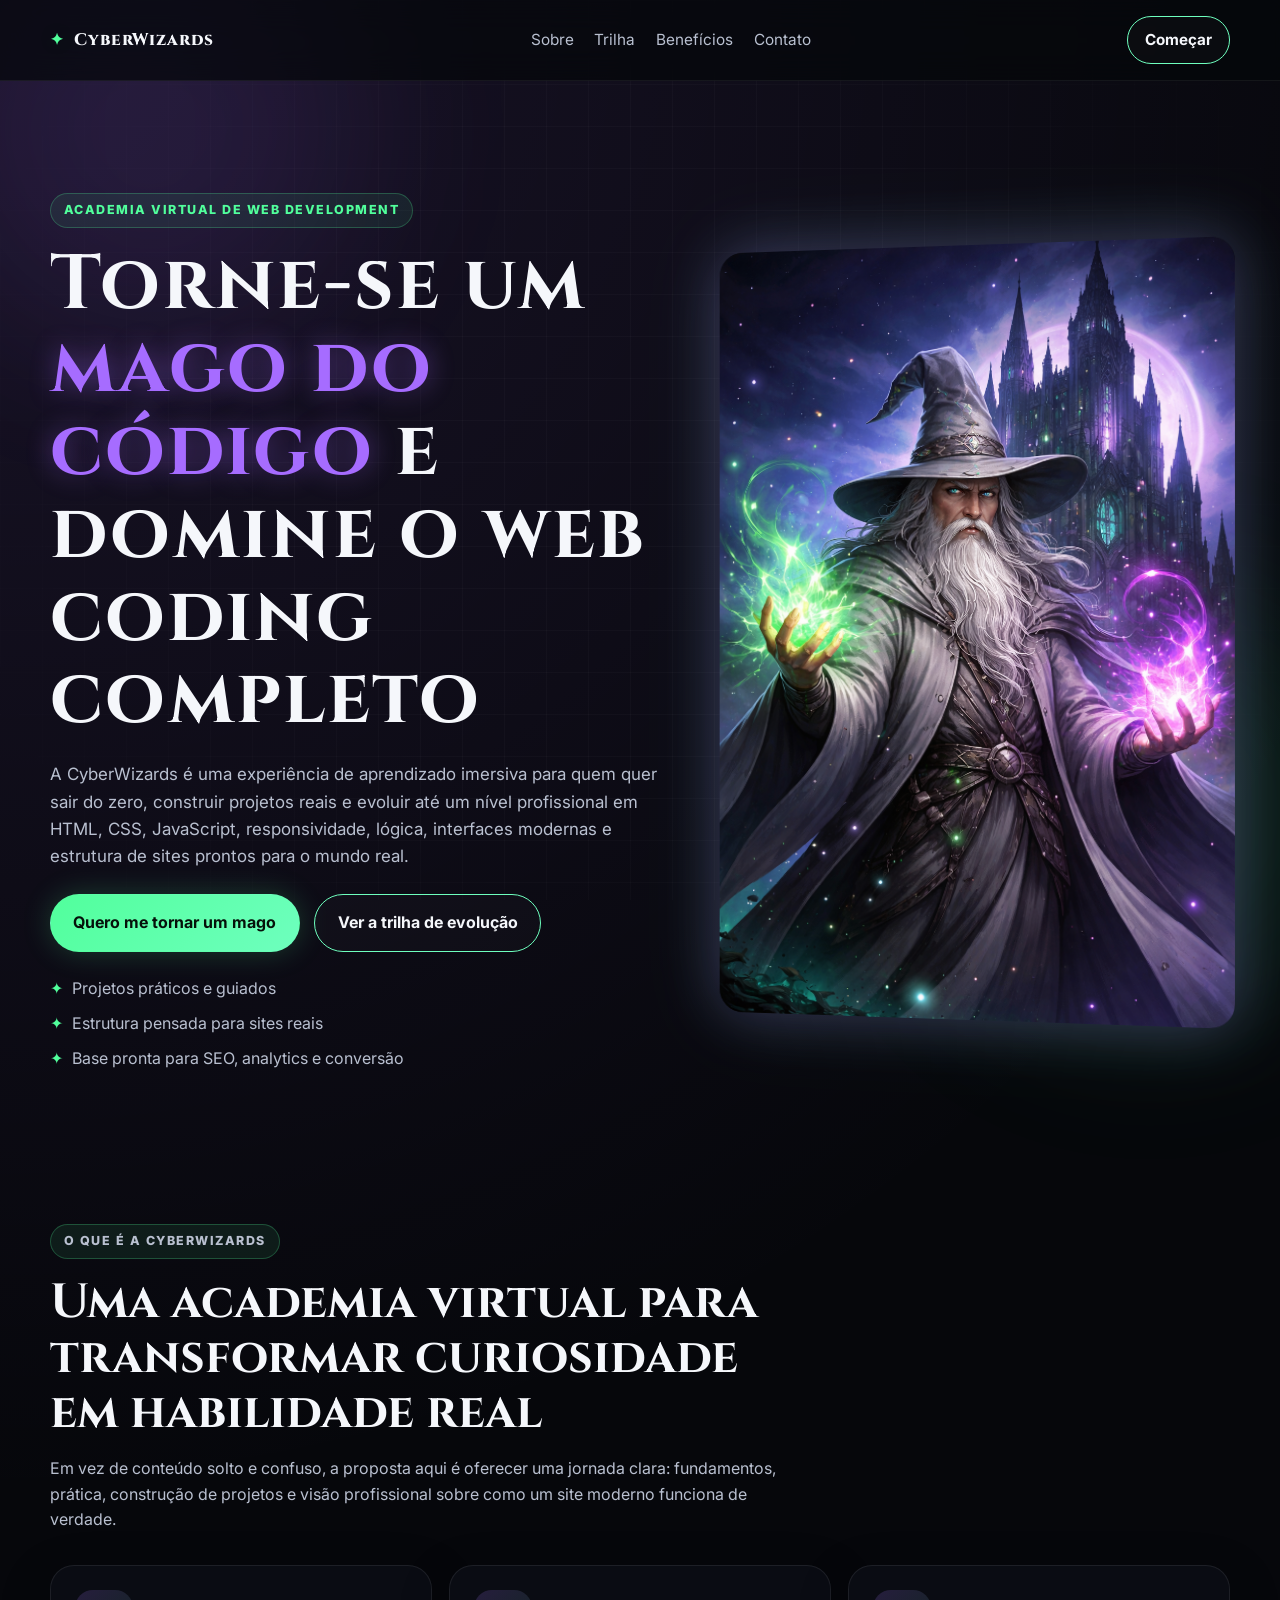
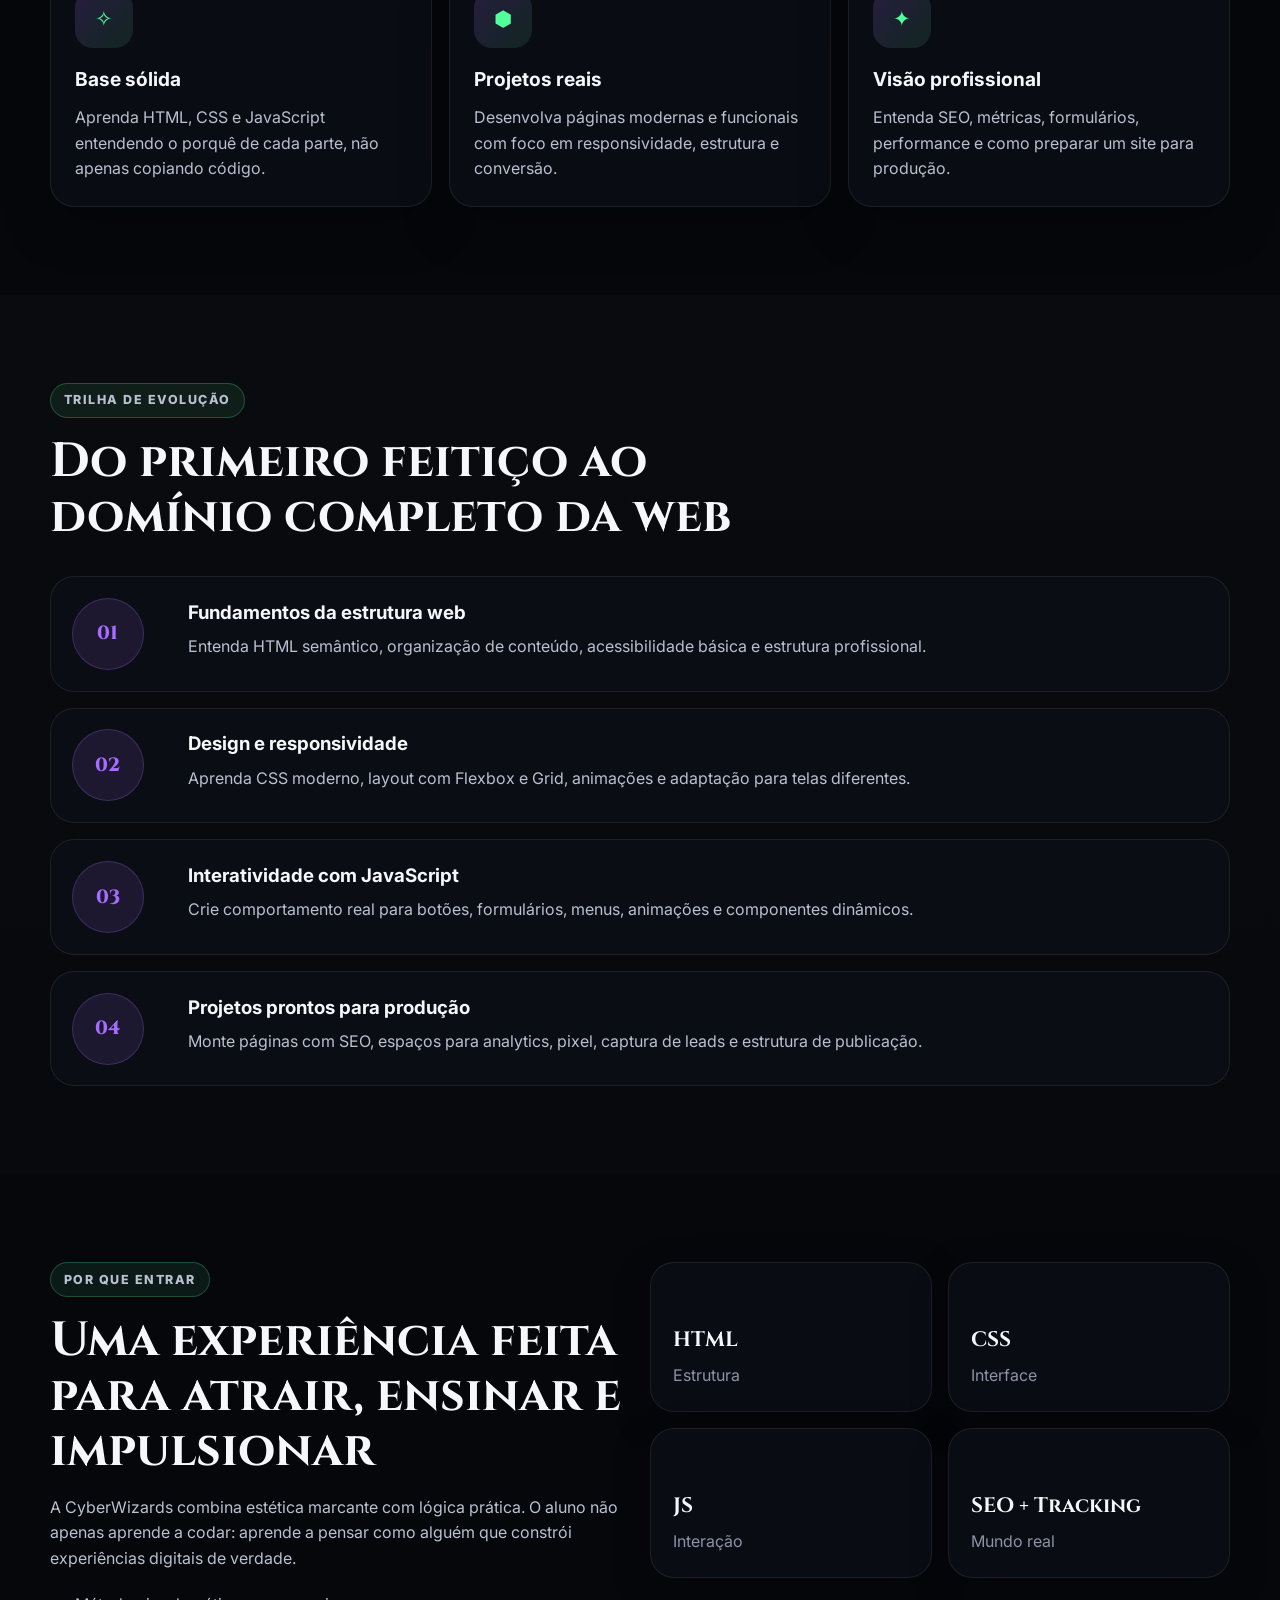
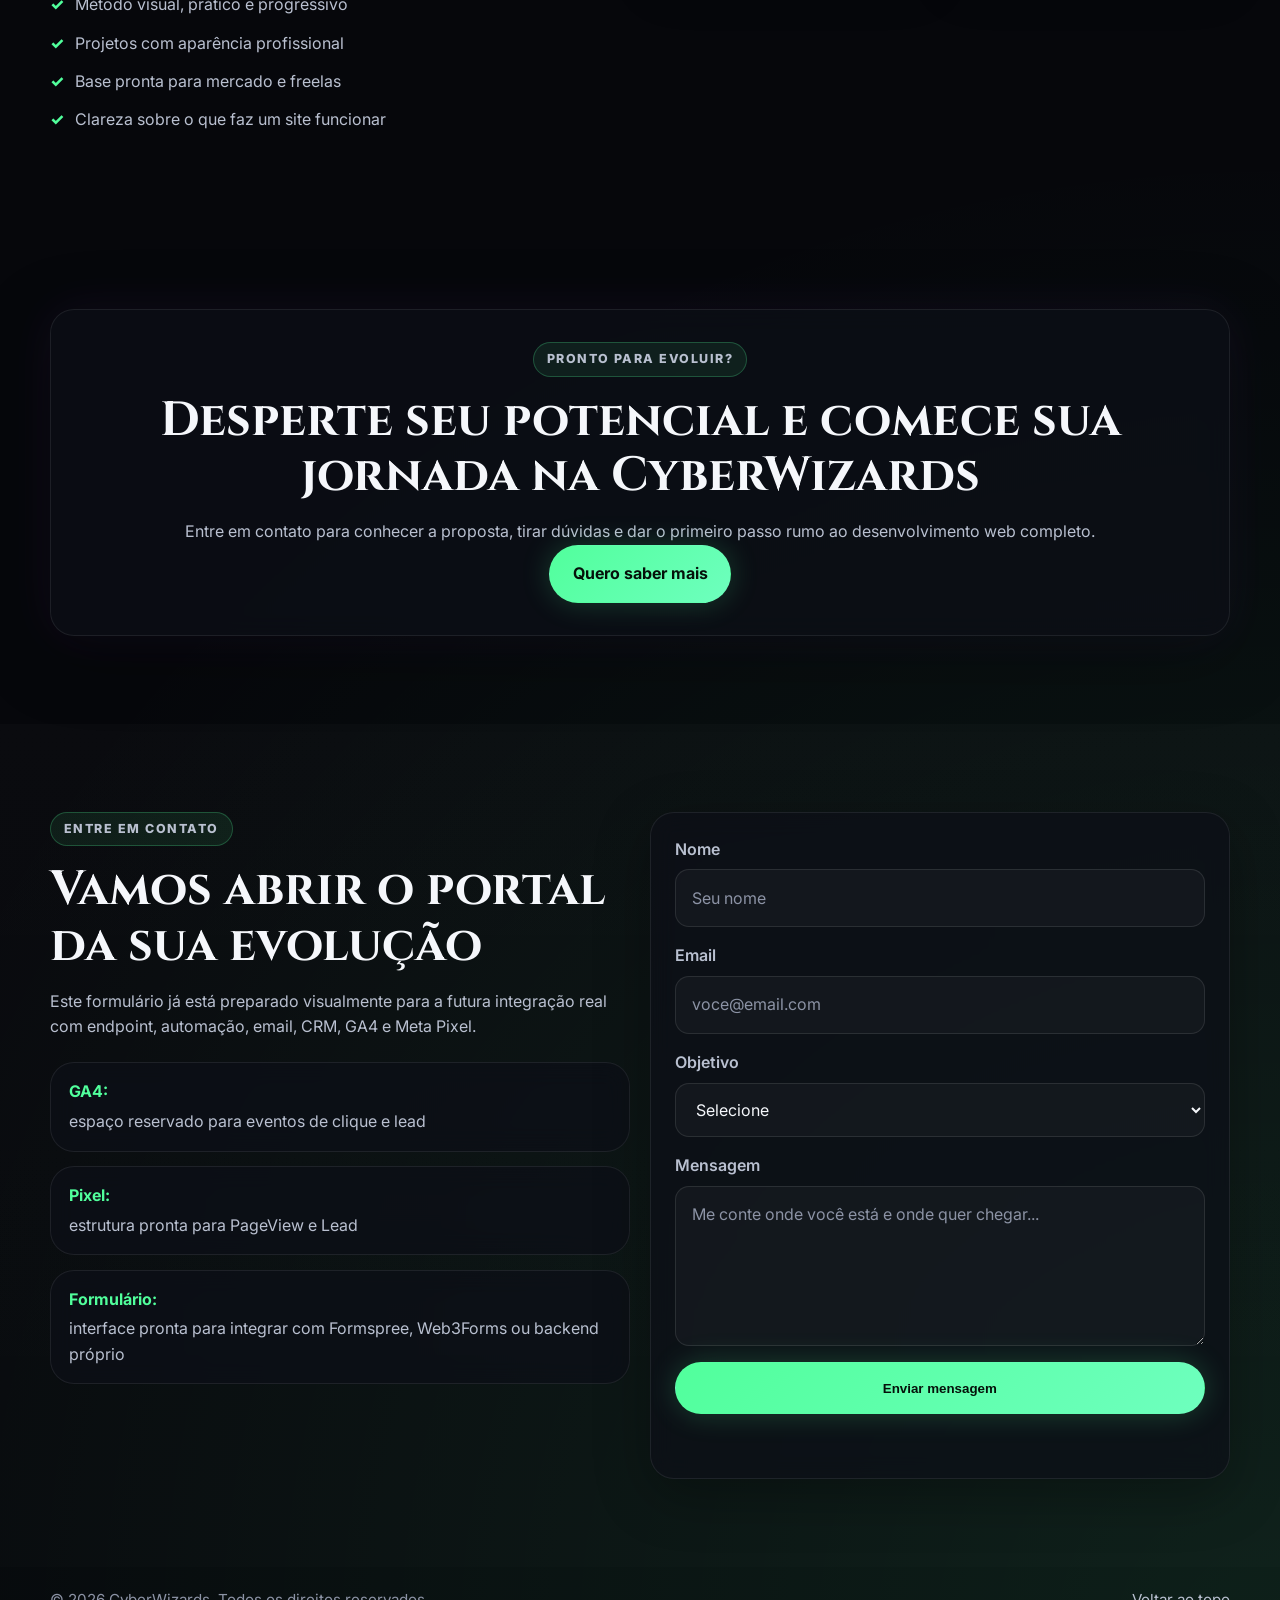
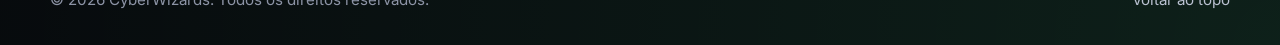
==== index.html @ 8348d922 "Cyber Wizards" ====
<!DOCTYPE html>
<html lang="pt-BR">
<head>
  <meta charset="UTF-8" />
  <meta name="viewport" content="width=device-width, initial-scale=1.0" />

  <!--
    TÍTULO SEO:
    É o texto que aparece na aba do navegador e ajuda no Google.
  -->
  <title>CyberWizards | Academia Virtual de Web Development</title>

  <!--
    META DESCRIPTION:
    Resumo da página para mecanismos de busca e compartilhamentos.
  -->
  <meta
    name="description"
    content="CyberWizards é uma academia virtual de desenvolvimento web completo. Aprenda HTML, CSS, JavaScript, responsividade, projetos reais e evolua para nível expert."
  />

  <!--
    PALAVRAS-CHAVE:
    Hoje têm pouco peso em SEO, mas podem ser usadas em projetos didáticos.
  -->
  <meta
    name="keywords"
    content="web development, curso de programação, html css javascript, academia virtual, front-end, desenvolvimento web"
  />

  <!--
    OPEN GRAPH:
    Controla como a página aparece ao ser compartilhada em WhatsApp, Facebook e LinkedIn.
    Depois você pode trocar a imagem por uma arte real do projeto.
  -->
  <meta property="og:title" content="CyberWizards | Academia Virtual de Web Development" />
  <meta
    property="og:description"
    content="Domine o desenvolvimento web completo com uma experiência imersiva, prática e orientada a projetos."
  />
  <meta property="og:type" content="website" />
  <meta property="og:url" content="https://seudominio.com" />
  <meta property="og:image" content="https://seudominio.com/og-image.jpg" />

  <!--
    TWITTER / X CARD:
    Mesma lógica do Open Graph, mas voltado para o X/Twitter.
  -->
  <meta name="twitter:card" content="summary_large_image" />
  <meta name="twitter:title" content="CyberWizards | Academia Virtual de Web Development" />
  <meta
    name="twitter:description"
    content="Aprenda desenvolvimento web completo com trilha prática, projetos e suporte."
  />
  <meta name="twitter:image" content="https://seudominio.com/og-image.jpg" />

  <!--
    FONTS:
    Cinzel = elegante e com ar gótico, mas ainda legível.
    Inter = ótima para leitura no corpo do site.
  -->
  <link rel="preconnect" href="https://fonts.googleapis.com" />
  <link rel="preconnect" href="https://fonts.gstatic.com" crossorigin />
  <link
    href="https://fonts.googleapis.com/css2?family=Cinzel:wght@600;700;800&family=Inter:wght@400;500;600;700;800&display=swap"
    rel="stylesheet"
  />

  <!-- ARQUIVO DE ESTILOS -->
  <link rel="stylesheet" href="style.css" />

  <!-- Google Analytics (GA4) -->
<script async src="https://www.googletagmanager.com/gtag/js?id=G-HTSLSJSE53"></script>
<script>
  window.dataLayer = window.dataLayer || [];
  function gtag(){dataLayer.push(arguments);}

  gtag('js', new Date());

  // CONFIGURAÇÃO DO GA4
  gtag('config', 'G-HTSLSJSE53');
</script>

  <!--
    ============================
    ESPAÇO RESERVADO PARA META PIXEL
    ============================
    Quando formos configurar, entra aqui o script oficial do Pixel.

    Exemplo:
    <script>
      !function(f,b,e,v,n,t,s){...}
      fbq('init', '1234567890');
      fbq('track', 'PageView');
    </script>
  -->

  <!--
    SCHEMA / JSON-LD:
    Ajuda mecanismos de busca a entenderem melhor o tipo do seu projeto.
    Aqui usamos "EducationalOrganization" porque faz sentido para uma academia virtual.
  -->
  <script type="application/ld+json">
  {
    "@context": "https://schema.org",
    "@type": "EducationalOrganization",
    "name": "CyberWizards",
    "description": "Academia virtual de desenvolvimento web completo com foco em prática, projetos e evolução profissional.",
    "url": "https://seudominio.com",
    "logo": "https://seudominio.com/logo.png",
    "sameAs": []
  }
  </script>
</head>
<body>
  <!--
    FUNDO DECORATIVO:
    Esses elementos ajudam a criar o clima de magia + cibernética.
    Eles não são conteúdo principal; são elementos visuais.
  -->
  <div class="page-glow glow-1"></div>
  <div class="page-glow glow-2"></div>
  <div class="page-grid"></div>

  <!--
    PARTÍCULAS FLUTUANTES:
    O JavaScript criará pequenos orbes/runas digitais dinamicamente aqui dentro.
  -->
  <div class="floating-particles" id="floatingParticles" aria-hidden="true"></div>

  <!-- CABEÇALHO FIXO -->
  <header class="site-header">
    <div class="container header-inner">
      <a href="#hero" class="brand">
        <span class="brand-icon">✦</span>
        <span class="brand-text">CyberWizards</span>
      </a>

      <nav class="main-nav" aria-label="Navegação principal">
        <a href="#about">Sobre</a>
        <a href="#journey">Trilha</a>
        <a href="#benefits">Benefícios</a>
        <a href="#contact">Contato</a>
      </nav>

      <a href="#contact" class="btn btn-sm btn-outline">Começar</a>
    </div>
  </header>

  <main>
    <!--
      HERO SECTION:
      A primeira dobra precisa explicar rapidamente:
      - o que é
      - para quem é
      - qual transformação entrega
      - qual ação o usuário deve tomar
    -->
    <section class="hero" id="hero">
      <div class="container hero-grid">
        <div class="hero-copy reveal">
          <p class="eyebrow">ACADEMIA VIRTUAL DE WEB DEVELOPMENT</p>

          <h1 class="hero-title">
            Torne-se um
            <span class="highlight">mago do código</span>
            e domine o web coding completo
          </h1>

          <p class="hero-description">
            A CyberWizards é uma experiência de aprendizado imersiva para quem quer sair do zero,
            construir projetos reais e evoluir até um nível profissional em HTML, CSS, JavaScript,
            responsividade, lógica, interfaces modernas e estrutura de sites prontos para o mundo real.
          </p>

          <div class="hero-actions">
            <a href="#contact" class="btn btn-primary" id="heroPrimaryCta">Quero me tornar um mago</a>
            <a href="#journey" class="btn btn-secondary">Ver a trilha de evolução</a>
          </div>

          <ul class="hero-highlights">
            <li>Projetos práticos e guiados</li>
            <li>Estrutura pensada para sites reais</li>
            <li>Base pronta para SEO, analytics e conversão</li>
          </ul>
        </div>

        <!--
          CARD VISUAL DA HERO:
          Serve para enriquecer a LP sem precisar de imagem externa.
          Ele passa a sensação de painel / grimório tecnológico.
        -->
        <div class="hero-visual reveal delay-1" aria-hidden="true">
          <img src="imagens/wizard.png" alt="Cyber Wizard" class="hero-image">
          
        </div>
      </div>
    </section>

    <!-- SOBRE -->
    <section class="section" id="about">
      <div class="container">
        <div class="section-heading reveal">
          <p class="section-tag">O QUE É A CYBERWIZARDS</p>
          <h2>Uma academia virtual para transformar curiosidade em habilidade real</h2>
          <p>
            Em vez de conteúdo solto e confuso, a proposta aqui é oferecer uma jornada clara:
            fundamentos, prática, construção de projetos e visão profissional sobre como um site
            moderno funciona de verdade.
          </p>
        </div>

        <div class="feature-grid">
          <article class="feature-card reveal">
            <div class="feature-icon">✧</div>
            <h3>Base sólida</h3>
            <p>Aprenda HTML, CSS e JavaScript entendendo o porquê de cada parte, não apenas copiando código.</p>
          </article>

          <article class="feature-card reveal delay-1">
            <div class="feature-icon">⬢</div>
            <h3>Projetos reais</h3>
            <p>Desenvolva páginas modernas e funcionais com foco em responsividade, estrutura e conversão.</p>
          </article>

          <article class="feature-card reveal delay-2">
            <div class="feature-icon">✦</div>
            <h3>Visão profissional</h3>
            <p>Entenda SEO, métricas, formulários, performance e como preparar um site para produção.</p>
          </article>
        </div>
      </div>
    </section>

    <!-- TRILHA -->
    <section class="section section-alt" id="journey">
      <div class="container">
        <div class="section-heading reveal">
          <p class="section-tag">TRILHA DE EVOLUÇÃO</p>
          <h2>Do primeiro feitiço ao domínio completo da web</h2>
        </div>

        <div class="timeline">
          <article class="timeline-item reveal">
            <span class="timeline-step">01</span>
            <div class="timeline-content">
              <h3>Fundamentos da estrutura web</h3>
              <p>Entenda HTML semântico, organização de conteúdo, acessibilidade básica e estrutura profissional.</p>
            </div>
          </article>

          <article class="timeline-item reveal delay-1">
            <span class="timeline-step">02</span>
            <div class="timeline-content">
              <h3>Design e responsividade</h3>
              <p>Aprenda CSS moderno, layout com Flexbox e Grid, animações e adaptação para telas diferentes.</p>
            </div>
          </article>

          <article class="timeline-item reveal delay-2">
            <span class="timeline-step">03</span>
            <div class="timeline-content">
              <h3>Interatividade com JavaScript</h3>
              <p>Crie comportamento real para botões, formulários, menus, animações e componentes dinâmicos.</p>
            </div>
          </article>

          <article class="timeline-item reveal">
            <span class="timeline-step">04</span>
            <div class="timeline-content">
              <h3>Projetos prontos para produção</h3>
              <p>Monte páginas com SEO, espaços para analytics, pixel, captura de leads e estrutura de publicação.</p>
            </div>
          </article>
        </div>
      </div>
    </section>

    <!-- BENEFÍCIOS -->
    <section class="section" id="benefits">
      <div class="container benefits-grid">
        <div class="benefits-copy reveal">
          <p class="section-tag">POR QUE ENTRAR</p>
          <h2>Uma experiência feita para atrair, ensinar e impulsionar</h2>
          <p>
            A CyberWizards combina estética marcante com lógica prática. O aluno não apenas aprende a codar:
            aprende a pensar como alguém que constrói experiências digitais de verdade.
          </p>

          <ul class="benefits-list">
            <li><span>✓</span> Método visual, prático e progressivo</li>
            <li><span>✓</span> Projetos com aparência profissional</li>
            <li><span>✓</span> Base pronta para mercado e freelas</li>
            <li><span>✓</span> Clareza sobre o que faz um site funcionar</li>
          </ul>
        </div>

        <div class="stats-panel reveal delay-1">
          <div class="stat-card">
            <strong>HTML</strong>
            <span>Estrutura</span>
          </div>
          <div class="stat-card">
            <strong>CSS</strong>
            <span>Interface</span>
          </div>
          <div class="stat-card">
            <strong>JS</strong>
            <span>Interação</span>
          </div>
          <div class="stat-card">
            <strong>SEO + Tracking</strong>
            <span>Mundo real</span>
          </div>
        </div>
      </div>
    </section>

    <!-- CTA FINAL -->
    <section class="section cta-section">
      <div class="container cta-box reveal">
        <p class="section-tag">PRONTO PARA EVOLUIR?</p>
        <h2>Desperte seu potencial e comece sua jornada na CyberWizards</h2>
        <p>
          Entre em contato para conhecer a proposta, tirar dúvidas e dar o primeiro passo rumo ao desenvolvimento web completo.
        </p>
        <a href="#contact" class="btn btn-primary" id="finalCta">Quero saber mais</a>
      </div>
    </section>

    <!-- CONTATO -->
    <section class="section section-alt" id="contact">
      <div class="container contact-grid">
        <div class="contact-copy reveal">
          <p class="section-tag">ENTRE EM CONTATO</p>
          <h2>Vamos abrir o portal da sua evolução</h2>
          <p>
            Este formulário já está preparado visualmente para a futura integração real com endpoint,
            automação, email, CRM, GA4 e Meta Pixel.
          </p>

          <div class="contact-notes">
            <div class="contact-note">
              <strong>GA4:</strong>
              <span>espaço reservado para eventos de clique e lead</span>
            </div>
            <div class="contact-note">
              <strong>Pixel:</strong>
              <span>estrutura pronta para PageView e Lead</span>
            </div>
            <div class="contact-note">
              <strong>Formulário:</strong>
              <span>interface pronta para integrar com Formspree, Web3Forms ou backend próprio</span>
            </div>
          </div>
        </div>

        <!--
          FORMULÁRIO:
          Neste momento ele está em "modo demonstração".
          Depois vamos trocar a action ou o envio JS para um endpoint real.
        -->
        <form class="contact-form reveal delay-1" id="contactForm" novalidate>
          <div class="form-group">
            <label for="name">Nome</label>
            <input type="text" id="name" name="name" placeholder="Seu nome" required />
          </div>

          <div class="form-group">
            <label for="email">Email</label>
            <input type="email" id="email" name="email" placeholder="voce@email.com" required />
          </div>

          <div class="form-group">
            <label for="interest">Objetivo</label>
            <select id="interest" name="interest" required>
              <option value="">Selecione</option>
              <option value="iniciar">Começar do zero</option>
              <option value="aprimorar">Aprimorar habilidades</option>
              <option value="freelancer">Criar projetos e freelas</option>
              <option value="carreira">Migrar para carreira tech</option>
            </select>
          </div>

          <div class="form-group">
            <label for="message">Mensagem</label>
            <textarea
              id="message"
              name="message"
              rows="5"
              placeholder="Me conte onde você está e onde quer chegar..."
              required
            ></textarea>
          </div>

          <button type="submit" class="btn btn-primary btn-full">Enviar mensagem</button>

          <p class="form-feedback" id="formFeedback" aria-live="polite"></p>
        </form>
      </div>
    </section>
  </main>

  <footer class="site-footer">
    <div class="container footer-inner">
      <p>© 2026 CyberWizards. Todos os direitos reservados.</p>
      <a href="#hero">Voltar ao topo</a>
    </div>
  </footer>

  <!-- ARQUIVO JAVASCRIPT -->
  <script src="script.js"></script>
</body>
</html>
---- style.css ----
/* =========================================================
   RESET BÁSICO
   Remove diferenças iniciais entre navegadores
========================================================= */
* {
  margin: 0;
  padding: 0;
  box-sizing: border-box;
}

/* =========================================================
   VARIÁVEIS DE COR E TIPOGRAFIA
   Facilita trocar identidade visual depois
========================================================= */
:root {
  --bg-main: #06070b;
  --bg-soft: #0c0f17;
  --bg-card: rgba(13, 16, 24, 0.74);
  --line: rgba(144, 94, 255, 0.2);
  --text-main: #f5f7fb;
  --text-soft: #b9c0d0;
  --text-muted: #8c93a5;

  --green: #51ff9c;
  --green-soft: rgba(81, 255, 156, 0.18);

  --purple: #a66cff;
  --purple-soft: rgba(166, 108, 255, 0.18);

  --shadow-green: 0 0 30px rgba(81, 255, 156, 0.2);
  --shadow-purple: 0 0 30px rgba(166, 108, 255, 0.22);

  --radius-lg: 24px;
  --radius-md: 18px;
  --radius-sm: 12px;

  --container: 1180px;

  --font-display: "Cinzel", serif;
  --font-body: "Inter", sans-serif;

  --transition: 0.35s ease;
}

/* =========================================================
   BASE DO DOCUMENTO
========================================================= */
html {
  scroll-behavior: smooth;
}

body {
  background:
    radial-gradient(circle at top left, rgba(166, 108, 255, 0.12), transparent 30%),
    radial-gradient(circle at bottom right, rgba(81, 255, 156, 0.1), transparent 30%),
    var(--bg-main);
  color: var(--text-main);
  font-family: var(--font-body);
  line-height: 1.6;
  overflow-x: hidden;
  position: relative;
}

/* =========================================================
   ELEMENTOS DE FUNDO
========================================================= */
.page-grid {
  position: fixed;
  inset: 0;
  background-image:
    linear-gradient(rgba(255, 255, 255, 0.025) 1px, transparent 1px),
    linear-gradient(90deg, rgba(255, 255, 255, 0.025) 1px, transparent 1px);
  background-size: 42px 42px;
  mask-image: radial-gradient(circle at center, black 45%, transparent 100%);
  pointer-events: none;
  z-index: -3;
}

.page-glow {
  position: fixed;
  width: 420px;
  height: 420px;
  border-radius: 999px;
  filter: blur(90px);
  opacity: 0.55;
  pointer-events: none;
  z-index: -2;
}

.glow-1 {
  top: -80px;
  left: -60px;
  background: rgba(166, 108, 255, 0.2);
}

.glow-2 {
  right: -80px;
  bottom: -120px;
  background: rgba(81, 255, 156, 0.17);
}

/* =========================================================
   CONTAINER
========================================================= */
.container {
  width: min(100% - 2rem, var(--container));
  margin-inline: auto;
}

/* =========================================================
   HEADER
========================================================= */
.site-header {
  position: sticky;
  top: 0;
  z-index: 50;
  backdrop-filter: blur(16px);
  background: rgba(5, 7, 11, 0.72);
  border-bottom: 1px solid rgba(255, 255, 255, 0.06);
}

.header-inner {
  min-height: 80px;
  display: flex;
  align-items: center;
  justify-content: space-between;
  gap: 1rem;
}

.brand {
  display: inline-flex;
  align-items: center;
  gap: 0.7rem;
  color: var(--text-main);
  text-decoration: none;
  font-weight: 800;
}

.brand-icon {
  color: var(--green);
  text-shadow: var(--shadow-green);
}

.brand-text {
  font-family: var(--font-display);
  letter-spacing: 0.05em;
  font-size: 1.05rem;
}

.main-nav {
  display: flex;
  align-items: center;
  gap: 1.3rem;
}

.main-nav a {
  color: var(--text-soft);
  text-decoration: none;
  font-size: 0.96rem;
  transition: color var(--transition);
}

.main-nav a:hover {
  color: var(--green);
}

/* =========================================================
   BOTÕES
========================================================= */
.btn {
  display: inline-flex;
  align-items: center;
  justify-content: center;
  gap: 0.5rem;
  min-height: 52px;
  padding: 0.95rem 1.4rem;
  border-radius: 999px;
  text-decoration: none;
  font-weight: 700;
  border: 1px solid transparent;
  transition:
    transform var(--transition),
    box-shadow var(--transition),
    border-color var(--transition),
    background var(--transition);
  cursor: pointer;
}

.btn:hover {
  transform: translateY(-2px);
}

.btn-sm {
  min-height: 44px;
  padding: 0.7rem 1.05rem;
  font-size: 0.95rem;
}

.btn-primary {
  background: linear-gradient(135deg, var(--green), #6effbe);
  color: #05110a;
  box-shadow: var(--shadow-green);
}

.btn-primary:hover {
  box-shadow: 0 0 36px rgba(81, 255, 156, 0.35);
}

.btn-secondary,
.btn-outline {
  background: rgba(255, 255, 255, 0.02);
  border-color:#6effbe;
  color: var(--text-main);
}

.btn-secondary:hover,
.btn-outline:hover {
  border-color: rgba(166, 108, 255, 0.4);
  box-shadow: var(--shadow-purple);
}

.btn-full {
  width: 100%;
}

/* =========================================================
   HERO
========================================================= */
.hero {
  padding: 7rem 0 4rem;
  position: relative;
}

.hero-grid {
  display: grid;
  grid-template-columns: 1.1fr 0.9fr;
  gap: 2rem;
  align-items: center;
}

.eyebrow,
.section-tag {
  display: inline-block;
  margin-bottom: 1rem;
  padding: 0.4rem 0.8rem;
  border-radius: 999px;
  border: 1px solid rgba(81, 255, 156, 0.24);
  background: rgba(81, 255, 156, 0.08);
  color: var(--green);
  font-size: 0.78rem;
  font-weight: 800;
  letter-spacing: 0.12em;
}

.hero-title {
  font-family: var(--font-display);
  font-size: clamp(2.6rem, 6vw, 5rem);
  line-height: 1.08;
  letter-spacing: 0.03em;
  margin-bottom: 1.25rem;
  max-width: 12ch;
}

.highlight {
  color: var(--purple);
  text-shadow: 0 0 26px rgba(166, 108, 255, 0.45);
}

.hero-description {
  max-width: 62ch;
  color: var(--text-soft);
  font-size: 1.06rem;
  margin-bottom: 1.5rem;
}

.hero-actions {
  display: flex;
  flex-wrap: wrap;
  gap: 0.9rem;
  margin-bottom: 1.5rem;
}

.hero-highlights {
  list-style: none;
  display: grid;
  gap: 0.6rem;
  color: var(--text-soft);
}

.hero-highlights li {
  position: relative;
  padding-left: 1.4rem;
}

.hero-highlights li::before {
  content: "✦";
  position: absolute;
  left: 0;
  color: var(--green);
}

/* Imagem do mago com efeitos de brilho e profundidade */

.hero-image {
  width: 100%;
  max-width: 520px;
  border-radius: 24px;
  display: block;

  /* Glow mágico */
  box-shadow:
    0 0 60px rgba(166, 108, 255, 0.25),
    0 0 80px rgba(81, 255, 156, 0.15);

  /* leve profundidade */
  transform: perspective(1000px) rotateY(-5deg);

  transition: transform 0.4s ease, box-shadow 0.4s ease;
}

.hero-image:hover {
  transform: perspective(1000px) rotateY(0deg) scale(1.02);

  box-shadow:
    0 0 80px rgba(166, 108, 255, 0.35),
    0 0 100px rgba(81, 255, 156, 0.25);
}

/* =========================================================
   VISUAL HERO
========================================================= */
.hero-visual {
  position: relative;
  min-height: 540px;
  display: flex;
  align-items: center;
  justify-content: center;
}

.magic-panel {
  width: min(100%, 460px);
  min-height: 470px;
  padding: 1.4rem;
  border-radius: 30px;
  border: 1px solid rgba(166, 108, 255, 0.2);
  background:
    linear-gradient(180deg, rgba(255, 255, 255, 0.05), rgba(255, 255, 255, 0.02)),
    var(--bg-card);
  box-shadow:
    inset 0 1px 0 rgba(255, 255, 255, 0.08),
    0 22px 80px rgba(0, 0, 0, 0.55),
    var(--shadow-purple);
  backdrop-filter: blur(16px);
  position: relative;
  overflow: hidden;
}

.magic-panel::before {
  content: "";
  position: absolute;
  inset: 0;
  background:
    linear-gradient(135deg, rgba(81, 255, 156, 0.12), transparent 45%),
    linear-gradient(315deg, rgba(166, 108, 255, 0.14), transparent 45%);
  pointer-events: none;
}

.panel-top,
.panel-bottom {
  display: flex;
  align-items: center;
  justify-content: space-between;
  gap: 0.8rem;
}

.panel-pill {
  padding: 0.45rem 0.8rem;
  border-radius: 999px;
  background: rgba(81, 255, 156, 0.12);
  border: 1px solid rgba(81, 255, 156, 0.24);
  color: var(--green);
  font-size: 0.78rem;
  font-weight: 800;
}

.panel-status {
  color: var(--text-muted);
  font-size: 0.9rem;
}

.panel-core {
  position: relative;
  min-height: 310px;
  display: grid;
  place-items: center;
}

.sigil-ring {
  position: absolute;
  border-radius: 999px;
  border: 1px solid rgba(81, 255, 156, 0.18);
  animation: spin 20s linear infinite;
}

.ring-1 {
  width: 240px;
  height: 240px;
  box-shadow: inset 0 0 40px rgba(81, 255, 156, 0.08);
}

.ring-2 {
  width: 320px;
  height: 320px;
  border-color: rgba(166, 108, 255, 0.22);
  animation-direction: reverse;
  animation-duration: 26s;
}

.sigil-center {
  width: 94px;
  height: 94px;
  display: grid;
  place-items: center;
  border-radius: 999px;
  font-size: 2rem;
  font-weight: 800;
  color: var(--green);
  background: radial-gradient(circle, rgba(81, 255, 156, 0.18), rgba(81, 255, 156, 0.04));
  border: 1px solid rgba(81, 255, 156, 0.25);
  box-shadow:
    0 0 40px rgba(81, 255, 156, 0.22),
    inset 0 0 20px rgba(81, 255, 156, 0.12);
}

.code-line {
  width: 100%;
  height: 12px;
  border-radius: 999px;
  background: linear-gradient(90deg, rgba(166, 108, 255, 0.22), rgba(81, 255, 156, 0.2));
  margin-top: 0.6rem;
}

.code-line.short {
  width: 65%;
}

.orb {
  position: absolute;
  border-radius: 999px;
  filter: blur(16px);
  pointer-events: none;
  animation: float 7s ease-in-out infinite;
}

.orb-1 {
  top: 10%;
  right: 10%;
  width: 120px;
  height: 120px;
  background: rgba(166, 108, 255, 0.23);
}

.orb-2 {
  left: 5%;
  bottom: 10%;
  width: 95px;
  height: 95px;
  background: rgba(81, 255, 156, 0.18);
  animation-delay: 1.2s;
}

/* =========================================================
   SEÇÕES
========================================================= */
.section {
  padding: 5.5rem 0;
}

.section-alt {
  background: linear-gradient(180deg, rgba(255, 255, 255, 0.02), rgba(255, 255, 255, 0.01));
}

.section-heading {
  max-width: 760px;
  margin-bottom: 2rem;
}

.section-heading h2,
.benefits-copy h2,
.cta-box h2,
.contact-copy h2 {
  font-family: var(--font-display);
  font-size: clamp(1.9rem, 4vw, 3rem);
  line-height: 1.15;
  margin-bottom: 1rem;
}

.section-heading p,
.benefits-copy p,
.cta-box p,
.contact-copy p {
  color: var(--text-soft);
}

/* =========================================================
   CARDS
========================================================= */
.feature-grid {
  display: grid;
  grid-template-columns: repeat(3, 1fr);
  gap: 1.1rem;
}

.feature-card,
.stat-card,
.contact-form,
.cta-box,
.timeline-item,
.contact-note {
  border: 1px solid rgba(255, 255, 255, 0.08);
  background: var(--bg-card);
  border-radius: var(--radius-lg);
  backdrop-filter: blur(12px);
}

.feature-card {
  padding: 1.5rem;
  box-shadow: 0 18px 50px rgba(0, 0, 0, 0.28);
  transition: transform var(--transition), border-color var(--transition), box-shadow var(--transition);
}

.feature-card:hover {
  transform: translateY(-4px);
  border-color: rgba(81, 255, 156, 0.28);
  box-shadow: 0 0 30px rgba(81, 255, 156, 0.08);
}

.feature-icon {
  width: 58px;
  height: 58px;
  display: grid;
  place-items: center;
  margin-bottom: 1rem;
  border-radius: 18px;
  background: linear-gradient(135deg, rgba(166, 108, 255, 0.18), rgba(81, 255, 156, 0.1));
  color: var(--green);
  font-size: 1.3rem;
}

.feature-card h3 {
  margin-bottom: 0.65rem;
  font-size: 1.2rem;
}

.feature-card p {
  color: var(--text-soft);
}

/* =========================================================
   TIMELINE
========================================================= */
.timeline {
  display: grid;
  gap: 1rem;
}

.timeline-item {
  display: grid;
  grid-template-columns: 100px 1fr;
  gap: 1rem;
  padding: 1.3rem;
}

.timeline-step {
  width: 72px;
  height: 72px;
  display: grid;
  place-items: center;
  border-radius: 999px;
  background: rgba(166, 108, 255, 0.12);
  border: 1px solid rgba(166, 108, 255, 0.24);
  color: var(--purple);
  font-family: var(--font-display);
  font-weight: 800;
  font-size: 1.2rem;
}

.timeline-content h3 {
  margin-bottom: 0.4rem;
}

.timeline-content p {
  color: var(--text-soft);
}

/* =========================================================
   BENEFITS
========================================================= */
.benefits-grid,
.contact-grid {
  display: grid;
  grid-template-columns: 1fr 1fr;
  gap: 1.2rem;
  align-items: start;
}

.benefits-list {
  list-style: none;
  margin-top: 1.3rem;
  display: grid;
  gap: 0.8rem;
}

.benefits-list li {
  color: var(--text-soft);
  display: flex;
  align-items: center;
  gap: 0.7rem;
}

.benefits-list span {
  color: var(--green);
  font-weight: 800;
}

.stats-panel {
  display: grid;
  grid-template-columns: repeat(2, 1fr);
  gap: 1rem;
}

.stat-card {
  min-height: 150px;
  padding: 1.4rem;
  display: flex;
  flex-direction: column;
  justify-content: flex-end;
  box-shadow: 0 12px 40px rgba(0, 0, 0, 0.22);
}

.stat-card strong {
  font-size: 1.3rem;
  font-family: var(--font-display);
  margin-bottom: 0.35rem;
}

.stat-card span {
  color: var(--text-muted);
}

/* =========================================================
   CTA
========================================================= */
.cta-box {
  padding: 2rem;
  text-align: center;
  box-shadow:
    0 18px 70px rgba(0, 0, 0, 0.35),
    0 0 50px rgba(166, 108, 255, 0.08);
}

/* =========================================================
   CONTATO / FORM
========================================================= */
.contact-notes {
  display: grid;
  gap: 0.9rem;
  margin-top: 1.4rem;
}

.contact-note {
  padding: 1rem 1.1rem;
}

.contact-note strong {
  display: block;
  color: var(--green);
  margin-bottom: 0.25rem;
}

.contact-note span {
  color: var(--text-soft);
}

.contact-form {
  padding: 1.5rem;
  box-shadow: 0 16px 55px rgba(0, 0, 0, 0.3);
}

.form-group {
  display: grid;
  gap: 0.45rem;
  margin-bottom: 1rem;
}

.form-group label {
  color: var(--text-soft);
  font-weight: 600;
}

.form-group input,
.form-group select,
.form-group textarea {
  width: 100%;
  background: rgba(255, 255, 255, 0.03);
  border: 1px solid rgba(255, 255, 255, 0.1);
  color: var(--text-main);
  border-radius: 14px;
  padding: 0.95rem 1rem;
  font: inherit;
  outline: none;
  transition: border-color var(--transition), box-shadow var(--transition), background var(--transition);
}

.form-group input::placeholder,
.form-group textarea::placeholder {
  color: var(--text-muted);
}

.form-group input:focus,
.form-group select:focus,
.form-group textarea:focus {
  border-color: rgba(81, 255, 156, 0.4);
  box-shadow: 0 0 0 4px rgba(81, 255, 156, 0.08);
  background: rgba(255, 255, 255, 0.05);
}

.form-feedback {
  margin-top: 1rem;
  min-height: 1.5rem;
  font-size: 0.95rem;
  color: var(--green);
}

/* =========================================================
   FOOTER
========================================================= */
.site-footer {
  padding: 1.3rem 0 2rem;
}

.footer-inner {
  display: flex;
  justify-content: space-between;
  gap: 1rem;
  color: var(--text-muted);
  font-size: 0.95rem;
}

.footer-inner a {
  color: var(--text-soft);
  text-decoration: none;
}

/* =========================================================
   PARTÍCULAS FLUTUANTES
========================================================= */
.floating-particles {
  position: fixed;
  inset: 0;
  pointer-events: none;
  z-index: -1;
  overflow: hidden;
}

.particle {
  position: absolute;
  border-radius: 999px;
  opacity: 0.75;
  animation: drift linear infinite;
}

.particle::after {
  content: "";
  position: absolute;
  inset: 0;
  border-radius: inherit;
  box-shadow: 0 0 16px currentColor;
  opacity: 0.7;
}

/* =========================================================
   ANIMAÇÕES DE ENTRADA
========================================================= */
.reveal {
  opacity: 0;
  transform: translateY(22px);
  transition: opacity 0.7s ease, transform 0.7s ease;
}

.reveal.is-visible {
  opacity: 1;
  transform: translateY(0);
}

.delay-1 {
  transition-delay: 0.12s;
}

.delay-2 {
  transition-delay: 0.22s;
}

/* =========================================================
   KEYFRAMES
========================================================= */
@keyframes spin {
  from {
    transform: rotate(0deg);
  }

  to {
    transform: rotate(360deg);
  }
}

@keyframes float {

  0%,
  100% {
    transform: translateY(0px);
  }

  50% {
    transform: translateY(-18px);
  }
}

@keyframes drift {
  from {
    transform: translateY(110vh) translateX(0);
  }

  to {
    transform: translateY(-20vh) translateX(40px);
  }
}

/* =========================================================
   RESPONSIVIDADE
========================================================= */
@media (max-width: 1000px) {

  .hero-grid,
  .benefits-grid,
  .contact-grid,
  .feature-grid {
    grid-template-columns: 1fr;
  }

  .hero-title {
    max-width: 100%;
  }

  .stats-panel {
    grid-template-columns: repeat(2, 1fr);
  }

  .hero-visual {
    min-height: 460px;
  }
}

@media (max-width: 760px) {
  .main-nav {
    display: none;
  }

  .header-inner {
    min-height: 74px;
  }

  .hero {
    padding-top: 5.8rem;
  }

  .hero-actions {
    flex-direction: column;
  }

  .btn,
  .btn-sm {
    width: 100%;
  }

  .timeline-item {
    grid-template-columns: 1fr;
  }

  .timeline-step {
    width: 62px;
    height: 62px;
  }

  .stats-panel,
  .footer-inner {
    grid-template-columns: 1fr;
    display: grid;
  }

  .footer-inner {
    text-align: center;
  }
}

@media (max-width: 520px) {
  .hero-title {
    font-size: 2.25rem;
  }

  .section,
  .hero {
    padding-bottom: 4rem;
  }

  .magic-panel {
    min-height: 400px;
  }

  .panel-core {
    min-height: 240px;
  }

  .ring-1 {
    width: 180px;
    height: 180px;
  }

  .ring-2 {
    width: 245px;
    height: 245px;
  }
}
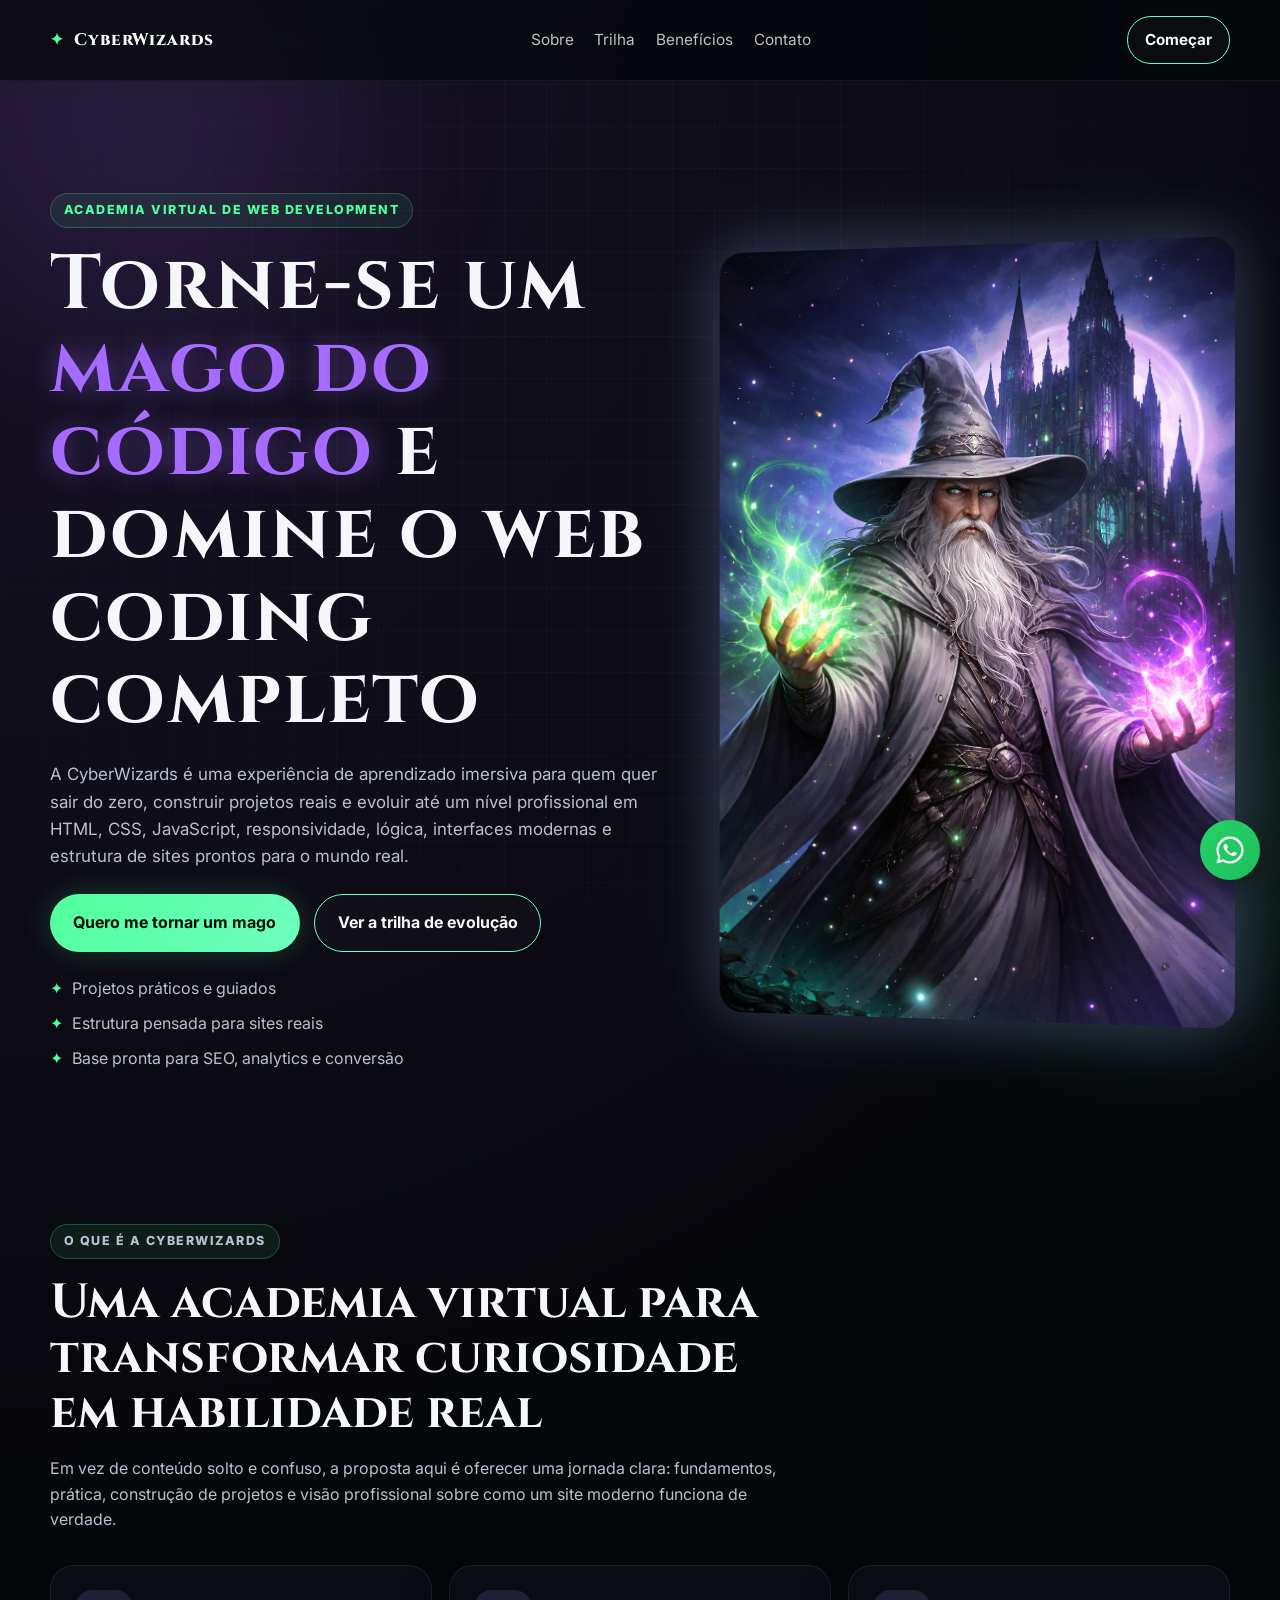
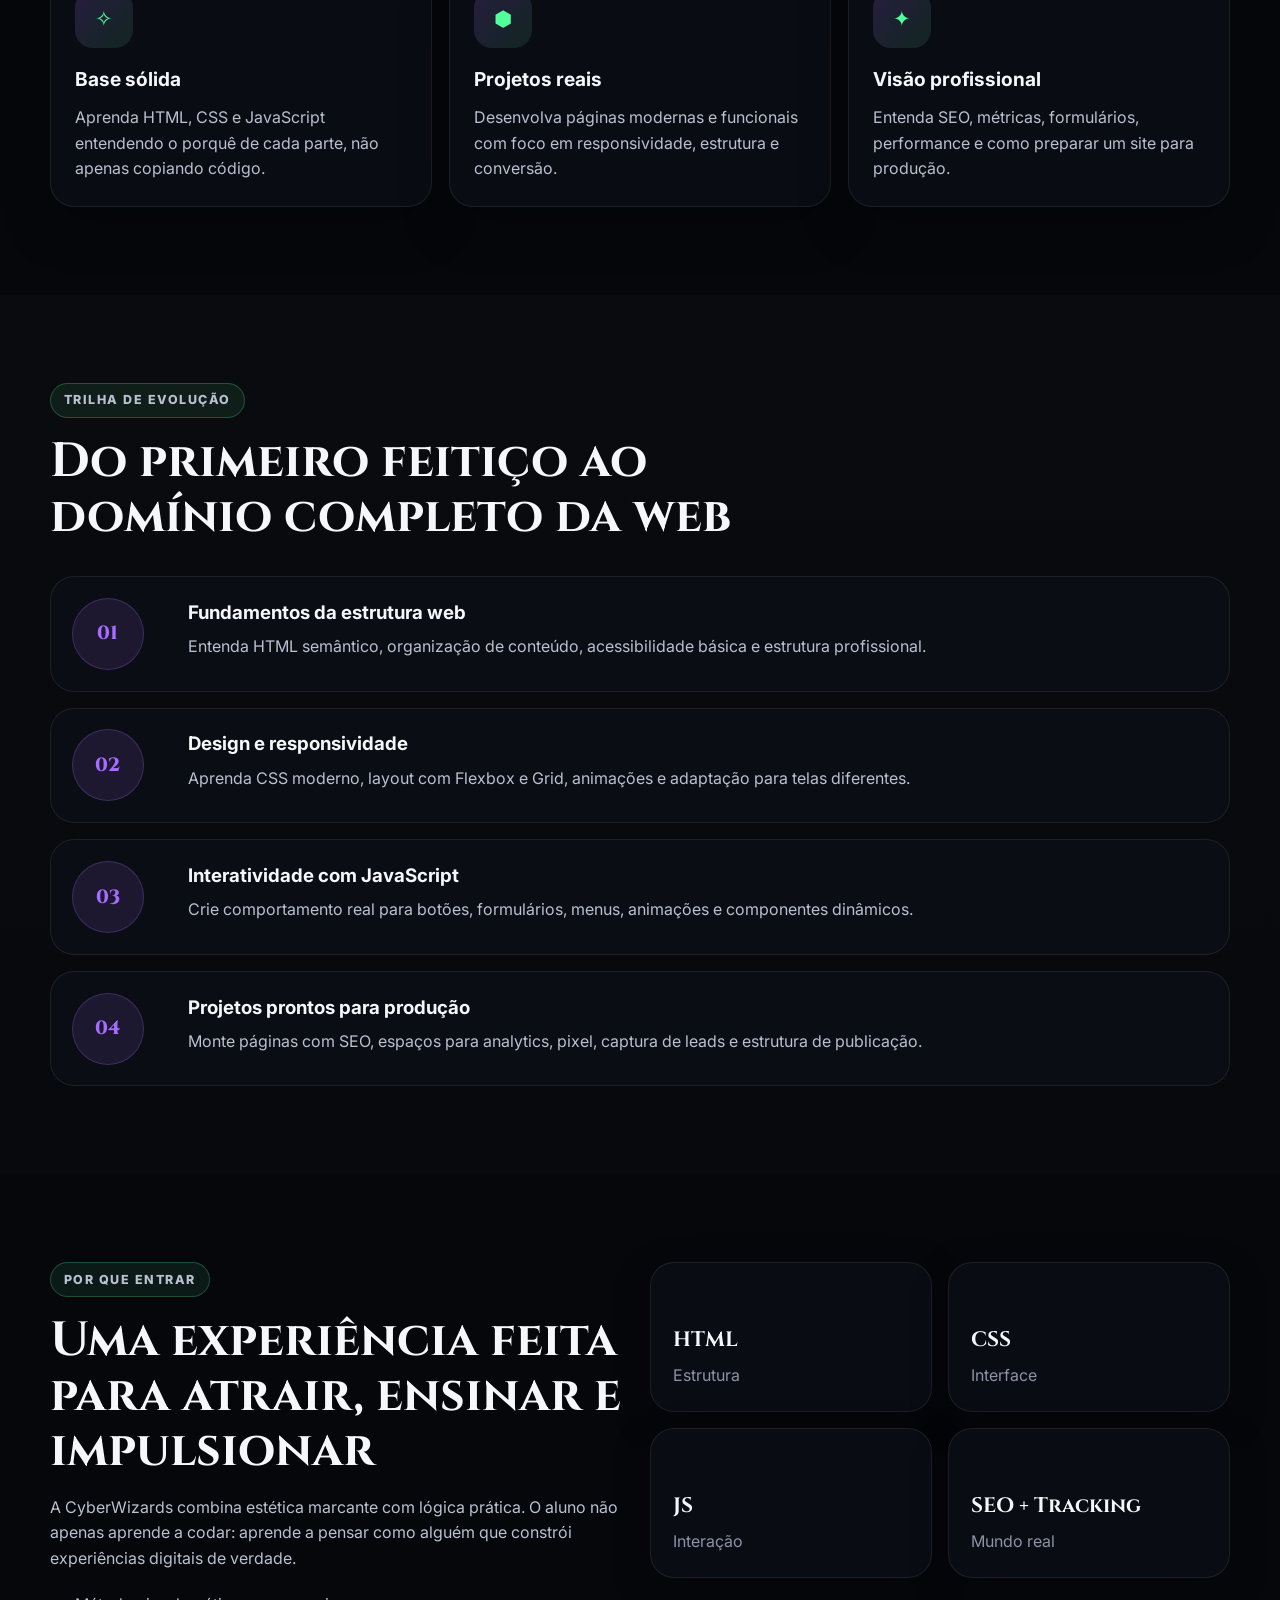
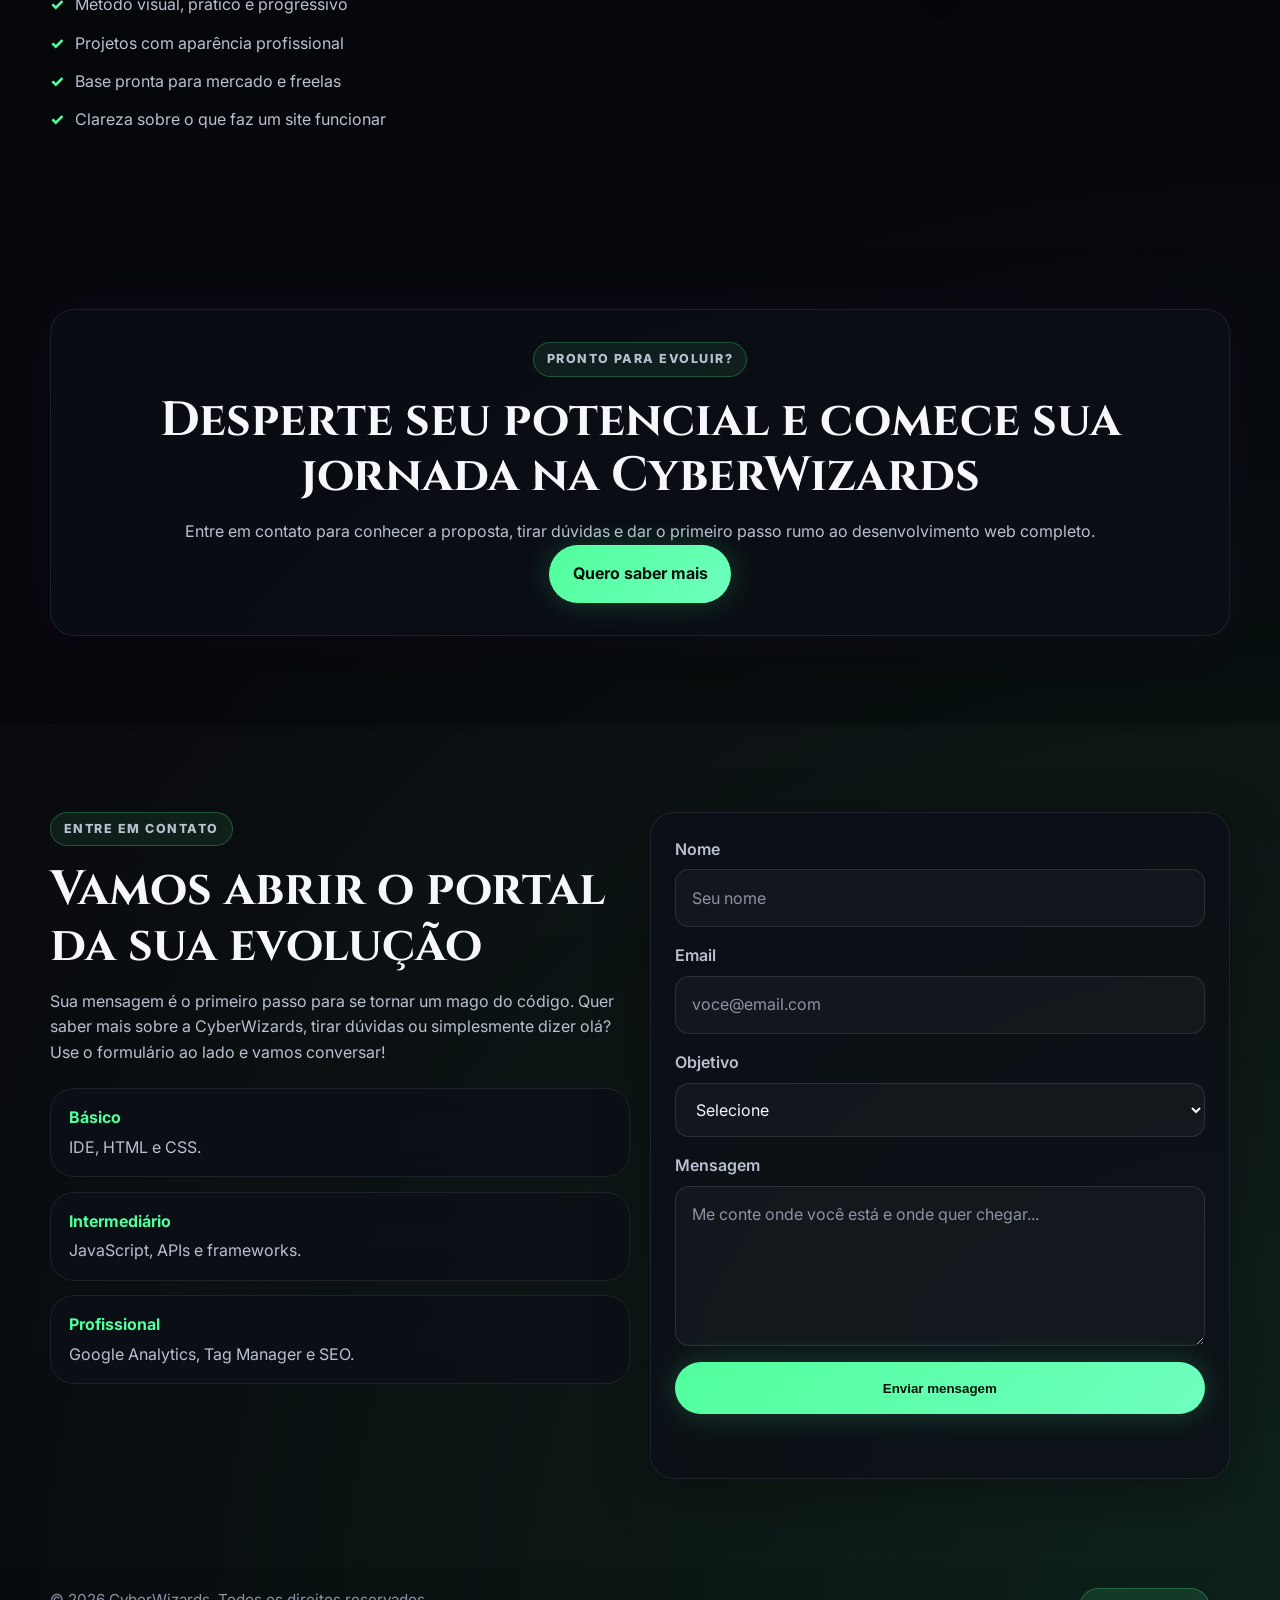
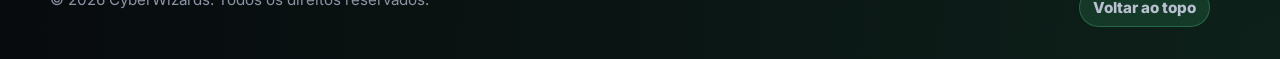
==== commit c48b853b: "Whatsapp floating button" ====
--- a/index.html
+++ b/index.html
@@ -1,5 +1,6 @@
 <!DOCTYPE html>
 <html lang="pt-BR">
+
 <head>
   <meta charset="UTF-8" />
   <meta name="viewport" content="width=device-width, initial-scale=1.0" />
@@ -14,19 +15,15 @@
     META DESCRIPTION:
     Resumo da página para mecanismos de busca e compartilhamentos.
   -->
-  <meta
-    name="description"
-    content="CyberWizards é uma academia virtual de desenvolvimento web completo. Aprenda HTML, CSS, JavaScript, responsividade, projetos reais e evolua para nível expert."
-  />
+  <meta name="description"
+    content="CyberWizards é uma academia virtual de desenvolvimento web completo. Aprenda HTML, CSS, JavaScript, responsividade, projetos reais e evolua para nível expert." />
 
   <!--
     PALAVRAS-CHAVE:
     Hoje têm pouco peso em SEO, mas podem ser usadas em projetos didáticos.
   -->
-  <meta
-    name="keywords"
-    content="web development, curso de programação, html css javascript, academia virtual, front-end, desenvolvimento web"
-  />
+  <meta name="keywords"
+    content="web development, curso de programação, html css javascript, academia virtual, front-end, desenvolvimento web" />
 
   <!--
     OPEN GRAPH:
@@ -34,10 +31,8 @@
     Depois você pode trocar a imagem por uma arte real do projeto.
   -->
   <meta property="og:title" content="CyberWizards | Academia Virtual de Web Development" />
-  <meta
-    property="og:description"
-    content="Domine o desenvolvimento web completo com uma experiência imersiva, prática e orientada a projetos."
-  />
+  <meta property="og:description"
+    content="Domine o desenvolvimento web completo com uma experiência imersiva, prática e orientada a projetos." />
   <meta property="og:type" content="website" />
   <meta property="og:url" content="https://seudominio.com" />
   <meta property="og:image" content="https://seudominio.com/og-image.jpg" />
@@ -48,10 +43,8 @@
   -->
   <meta name="twitter:card" content="summary_large_image" />
   <meta name="twitter:title" content="CyberWizards | Academia Virtual de Web Development" />
-  <meta
-    name="twitter:description"
-    content="Aprenda desenvolvimento web completo com trilha prática, projetos e suporte."
-  />
+  <meta name="twitter:description"
+    content="Aprenda desenvolvimento web completo com trilha prática, projetos e suporte." />
   <meta name="twitter:image" content="https://seudominio.com/og-image.jpg" />
 
   <!--
@@ -63,23 +56,22 @@
   <link rel="preconnect" href="https://fonts.gstatic.com" crossorigin />
   <link
     href="https://fonts.googleapis.com/css2?family=Cinzel:wght@600;700;800&family=Inter:wght@400;500;600;700;800&display=swap"
-    rel="stylesheet"
-  />
+    rel="stylesheet" />
 
   <!-- ARQUIVO DE ESTILOS -->
   <link rel="stylesheet" href="style.css" />
 
   <!-- Google Analytics (GA4) -->
-<script async src="https://www.googletagmanager.com/gtag/js?id=G-HTSLSJSE53"></script>
-<script>
-  window.dataLayer = window.dataLayer || [];
-  function gtag(){dataLayer.push(arguments);}
-
-  gtag('js', new Date());
-
-  // CONFIGURAÇÃO DO GA4
-  gtag('config', 'G-HTSLSJSE53');
-</script>
+  <script async src="https://www.googletagmanager.com/gtag/js?id=G-HTSLSJSE53"></script>
+  <script>
+    window.dataLayer = window.dataLayer || [];
+    function gtag() { dataLayer.push(arguments); }
+
+    gtag('js', new Date());
+
+    // CONFIGURAÇÃO DO GA4
+    gtag('config', 'G-HTSLSJSE53');
+  </script>
 
   <!--
     ============================
@@ -112,6 +104,7 @@
   }
   </script>
 </head>
+
 <body>
   <!--
     FUNDO DECORATIVO:
@@ -192,7 +185,7 @@
         -->
         <div class="hero-visual reveal delay-1" aria-hidden="true">
           <img src="imagens/wizard.png" alt="Cyber Wizard" class="hero-image">
-          
+
         </div>
       </div>
     </section>
@@ -322,7 +315,8 @@
         <p class="section-tag">PRONTO PARA EVOLUIR?</p>
         <h2>Desperte seu potencial e comece sua jornada na CyberWizards</h2>
         <p>
-          Entre em contato para conhecer a proposta, tirar dúvidas e dar o primeiro passo rumo ao desenvolvimento web completo.
+          Entre em contato para conhecer a proposta, tirar dúvidas e dar o primeiro passo rumo ao desenvolvimento web
+          completo.
         </p>
         <a href="#contact" class="btn btn-primary" id="finalCta">Quero saber mais</a>
       </div>
@@ -335,22 +329,22 @@
           <p class="section-tag">ENTRE EM CONTATO</p>
           <h2>Vamos abrir o portal da sua evolução</h2>
           <p>
-            Este formulário já está preparado visualmente para a futura integração real com endpoint,
-            automação, email, CRM, GA4 e Meta Pixel.
+            Sua mensagem é o primeiro passo para se tornar um mago do código. Quer saber mais sobre a CyberWizards,
+            tirar dúvidas ou simplesmente dizer olá? Use o formulário ao lado e vamos conversar!
           </p>
 
           <div class="contact-notes">
             <div class="contact-note">
-              <strong>GA4:</strong>
-              <span>espaço reservado para eventos de clique e lead</span>
+              <strong>Básico</strong>
+              <span>IDE, HTML e CSS.</span>
             </div>
             <div class="contact-note">
-              <strong>Pixel:</strong>
-              <span>estrutura pronta para PageView e Lead</span>
+              <strong>Intermediário</strong>
+              <span>JavaScript, APIs e frameworks.</span>
             </div>
             <div class="contact-note">
-              <strong>Formulário:</strong>
-              <span>interface pronta para integrar com Formspree, Web3Forms ou backend próprio</span>
+              <strong>Profissional</strong>
+              <span>Google Analytics, Tag Manager e SEO.</span>
             </div>
           </div>
         </div>
@@ -384,13 +378,8 @@
 
           <div class="form-group">
             <label for="message">Mensagem</label>
-            <textarea
-              id="message"
-              name="message"
-              rows="5"
-              placeholder="Me conte onde você está e onde quer chegar..."
-              required
-            ></textarea>
+            <textarea id="message" name="message" rows="5" placeholder="Me conte onde você está e onde quer chegar..."
+              required></textarea>
           </div>
 
           <button type="submit" class="btn btn-primary btn-full">Enviar mensagem</button>
@@ -400,15 +389,27 @@
       </div>
     </section>
   </main>
-
+  <!-- FLUTUANTE DE WHATSAPP:
+  Um botão fixo no canto inferior direito para facilitar o contato via WhatsApp.
+  O link já vem com uma mensagem pré-definida para agilizar a conversa. -->
+  <a href="https://wa.me/5561983625707?text=Olá,%20quero%20me%20tornar%20um%20mago%20do%20web%20coding%20com%20a%20CyberWizards!"
+    class="whatsapp-float" target="_blank" aria-label="Fale conosco no WhatsApp">
+
+    <svg viewBox="0 0 32 32" width="28" height="28" fill="white">
+      <path
+        d="M16 .5C7.5.5.5 7.5.5 16c0 2.8.7 5.5 2.1 7.9L.5 31.5l7.8-2c2.3 1.3 4.9 2 7.7 2 8.5 0 15.5-7 15.5-15.5S24.5.5 16 .5zm0 28.4c-2.5 0-5-.7-7.1-2l-.5-.3-4.6 1.2 1.2-4.5-.3-.5C3.6 20.7 3 18.4 3 16 3 9.4 9.4 3 16 3s13 6.4 13 13-6.4 12.9-13 12.9zm7.2-9.6c-.4-.2-2.3-1.1-2.7-1.2-.4-.2-.6-.2-.9.2s-1 1.2-1.2 1.4c-.2.2-.4.3-.8.1-.4-.2-1.6-.6-3-1.9-1.1-1-1.9-2.2-2.1-2.6-.2-.4 0-.6.2-.8.2-.2.4-.5.6-.7.2-.2.2-.4.3-.6.1-.2 0-.4 0-.6 0-.2-.9-2.1-1.2-2.9-.3-.8-.6-.7-.9-.7h-.8c-.2 0-.6.1-.9.4-.3.3-1.2 1.2-1.2 3 0 1.8 1.3 3.5 1.5 3.7.2.2 2.6 4 6.3 5.6.9.4 1.6.6 2.2.8.9.3 1.7.2 2.4.1.7-.1 2.3-.9 2.6-1.8.3-.9.3-1.7.2-1.8-.1-.2-.4-.3-.8-.5z" />
+    </svg>
+
+  </a>
   <footer class="site-footer">
     <div class="container footer-inner">
       <p>© 2026 CyberWizards. Todos os direitos reservados.</p>
-      <a href="#hero">Voltar ao topo</a>
+      <a class="voltar-ao-topo" href="#hero">Voltar ao topo</a>
     </div>
   </footer>
 
   <!-- ARQUIVO JAVASCRIPT -->
   <script src="script.js"></script>
 </body>
-</html>
+
+</html>
--- a/style.css
+++ b/style.css
@@ -209,7 +209,7 @@
 .btn-secondary,
 .btn-outline {
   background: rgba(255, 255, 255, 0.02);
-  border-color:#6effbe;
+  border-color: #6effbe;
   color: var(--text-main);
 }
 
@@ -752,6 +752,16 @@
   text-decoration: none;
 }
 
+.voltar-ao-topo {
+  border: 1px solid rgba(81, 255, 156, 0.24);
+  background: rgba(81, 255, 156, 0.12);
+  padding: 0.4rem 0.8rem;
+  border-radius: 999px;
+  margin-right: 20px;
+  font-weight: 800;
+  transition: all var(--transition);
+}
+
 /* =========================================================
    PARTÍCULAS FLUTUANTES
 ========================================================= */
@@ -779,6 +789,54 @@
   opacity: 0.7;
 }
 
+.whatsapp-float {
+  position: fixed;
+  bottom: 20px;
+  right: 20px;
+
+  width: 60px;
+  height: 60px;
+
+  background: linear-gradient(135deg, #25d366, #1ebe5d);
+  border-radius: 50%;
+
+  display: flex;
+  align-items: center;
+  justify-content: center;
+
+  box-shadow: 0 10px 25px rgba(0, 0, 0, 0.4);
+
+  cursor: pointer;
+  z-index: 9999;
+
+  transition: all 0.3s ease;
+}
+
+.whatsapp-float:hover {
+  transform: scale(1.1);
+
+  box-shadow:
+    0 0 20px rgba(37, 211, 102, 0.6),
+    0 0 40px rgba(37, 211, 102, 0.4);
+}
+
+/* Animação do ícone do WhatsApp (pulsar) */
+.whatsapp-float {
+  animation: pulseWhats 2.5s infinite;
+}
+
+@keyframes pulseWhats {
+  0% {
+    box-shadow: 0 0 0 0 rgba(37, 211, 102, 0.6);
+  }
+  70% {
+    box-shadow: 0 0 0 20px rgba(37, 211, 102, 0);
+  }
+  100% {
+    box-shadow: 0 0 0 0 rgba(37, 211, 102, 0);
+  }
+}
+
 /* =========================================================
    ANIMAÇÕES DE ENTRADA
 ========================================================= */
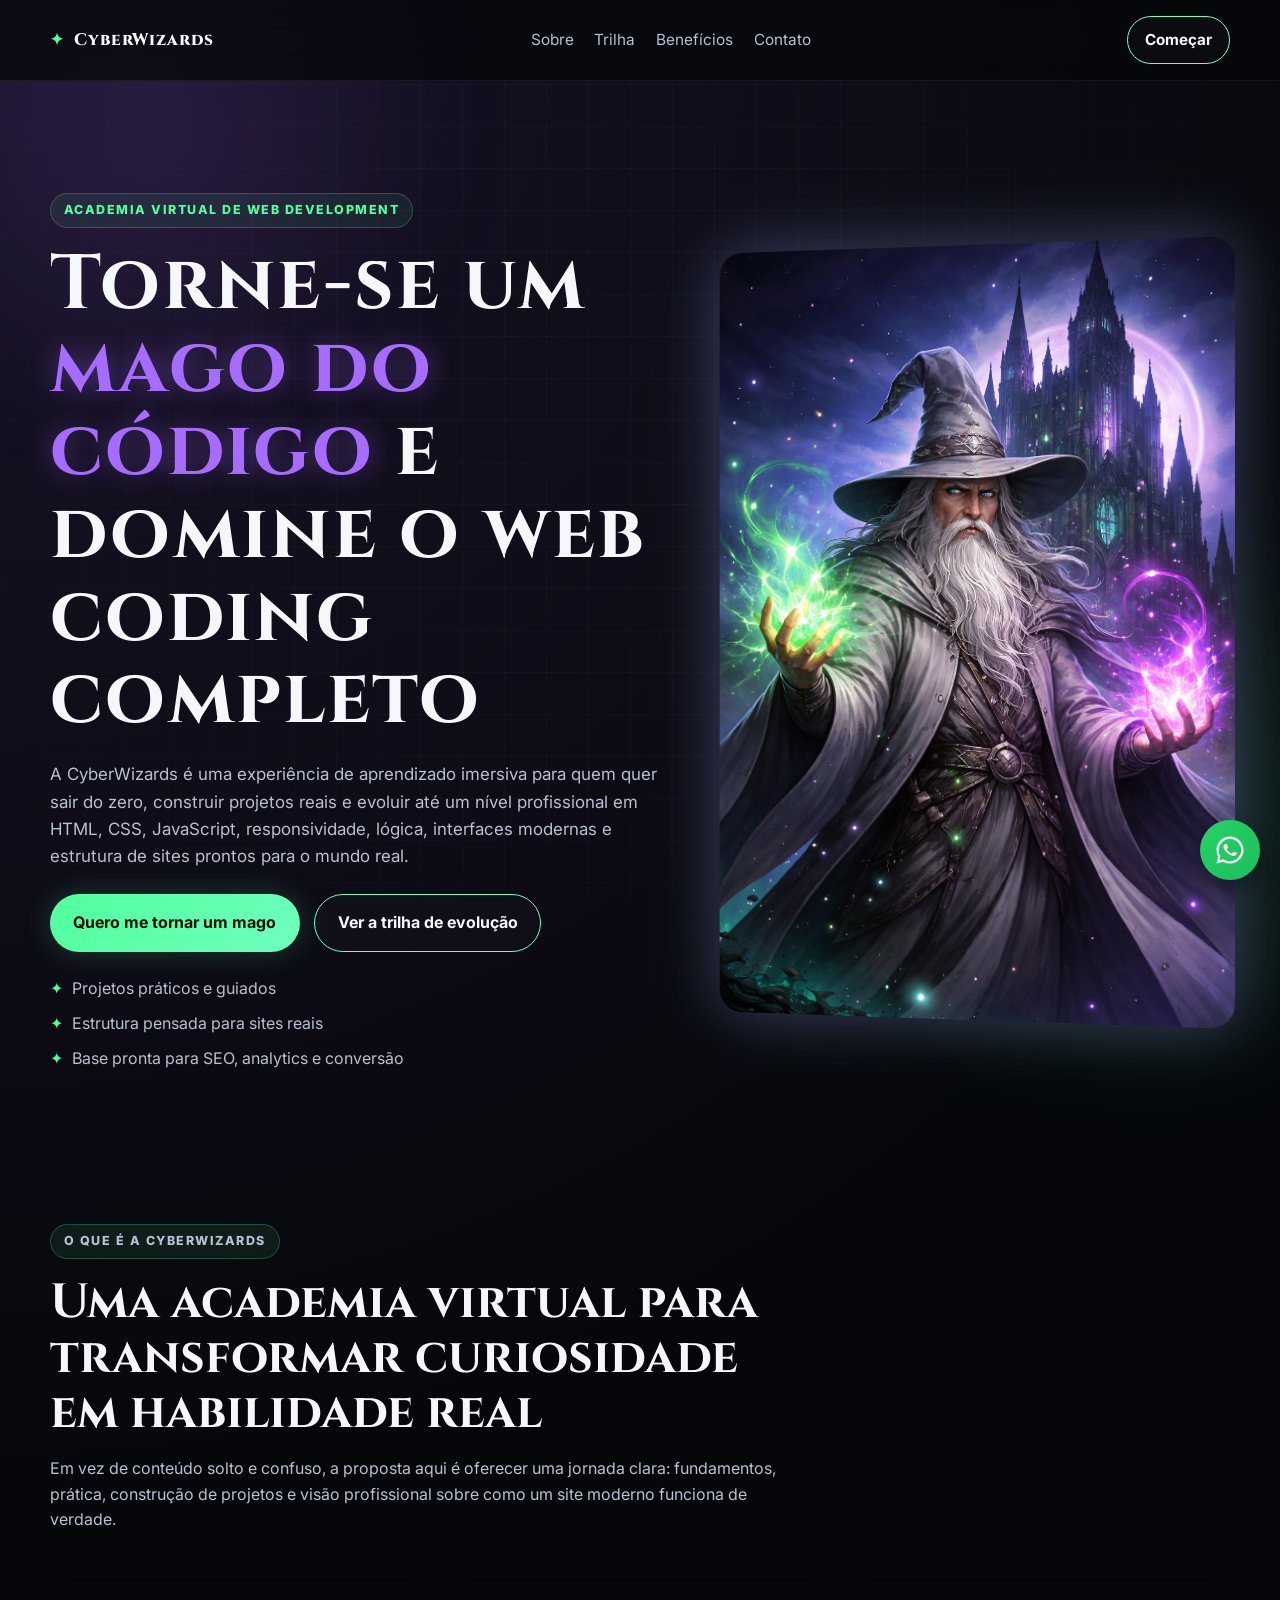
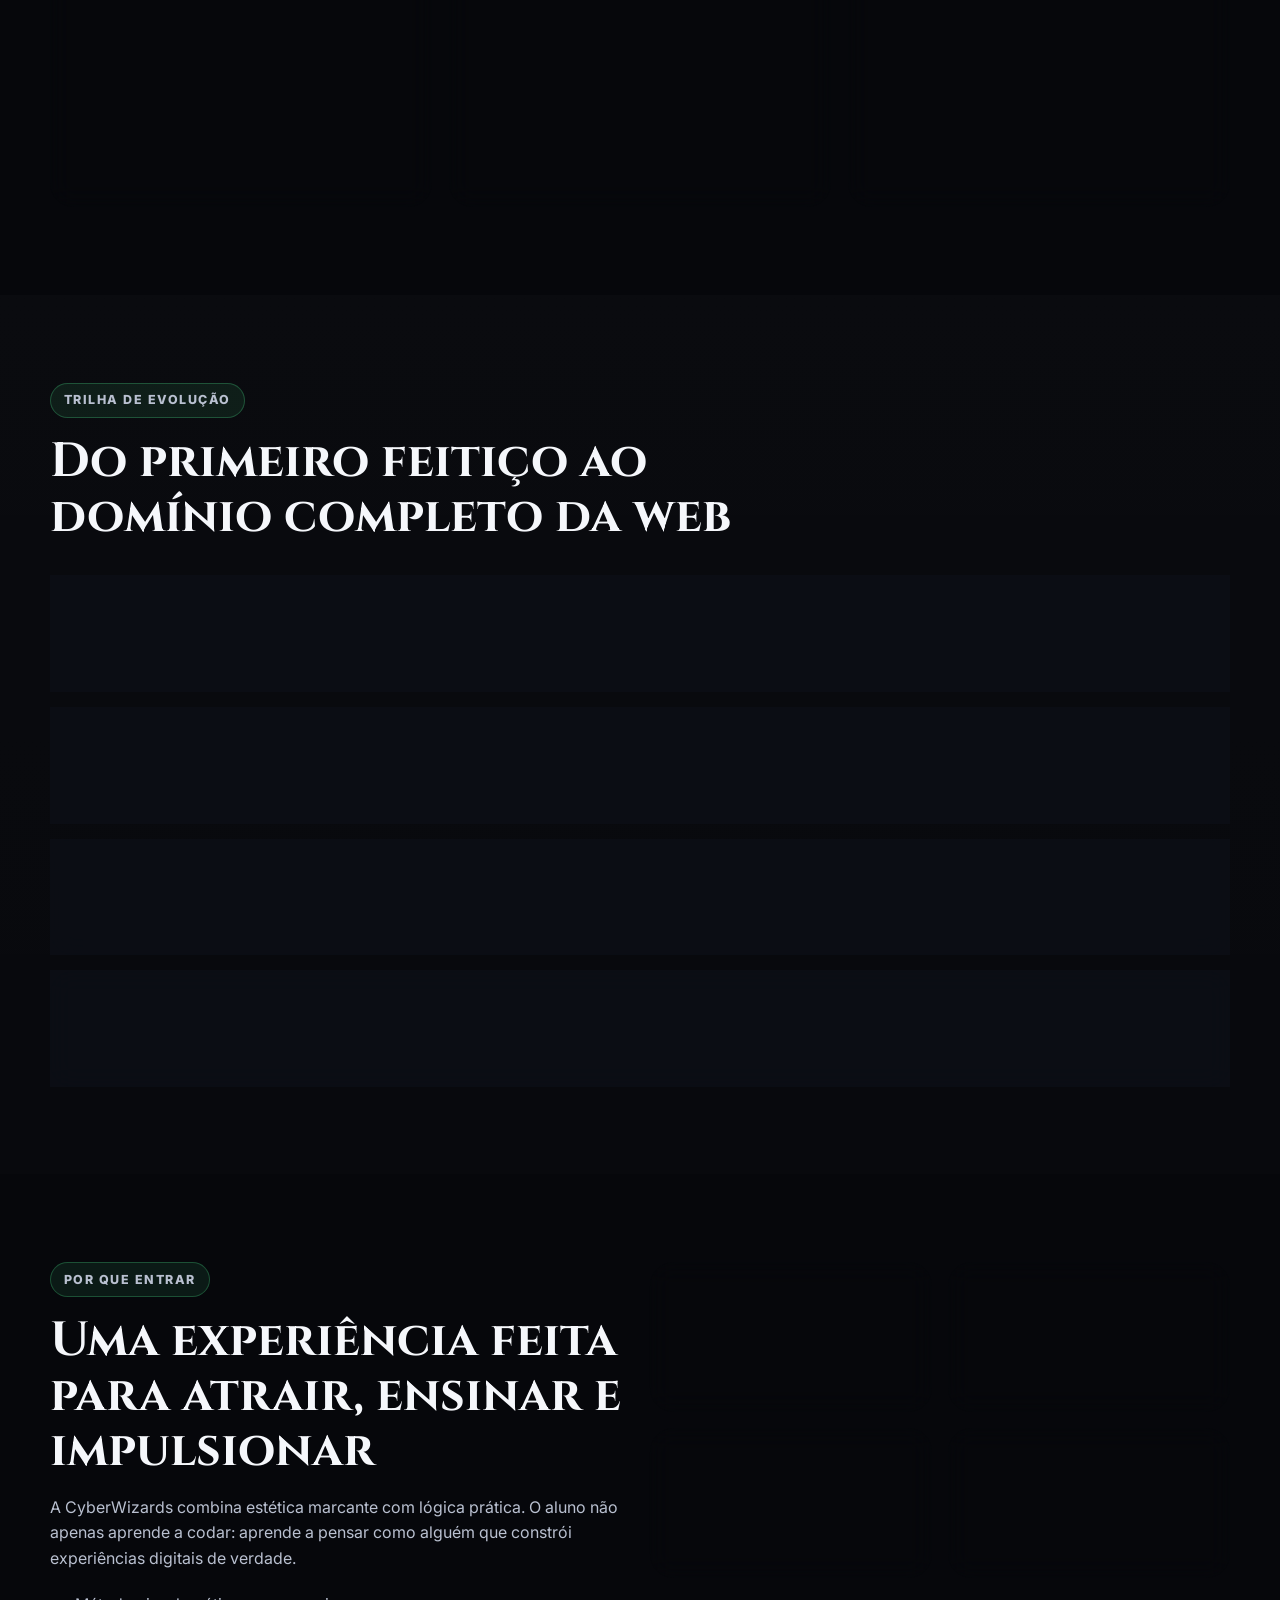
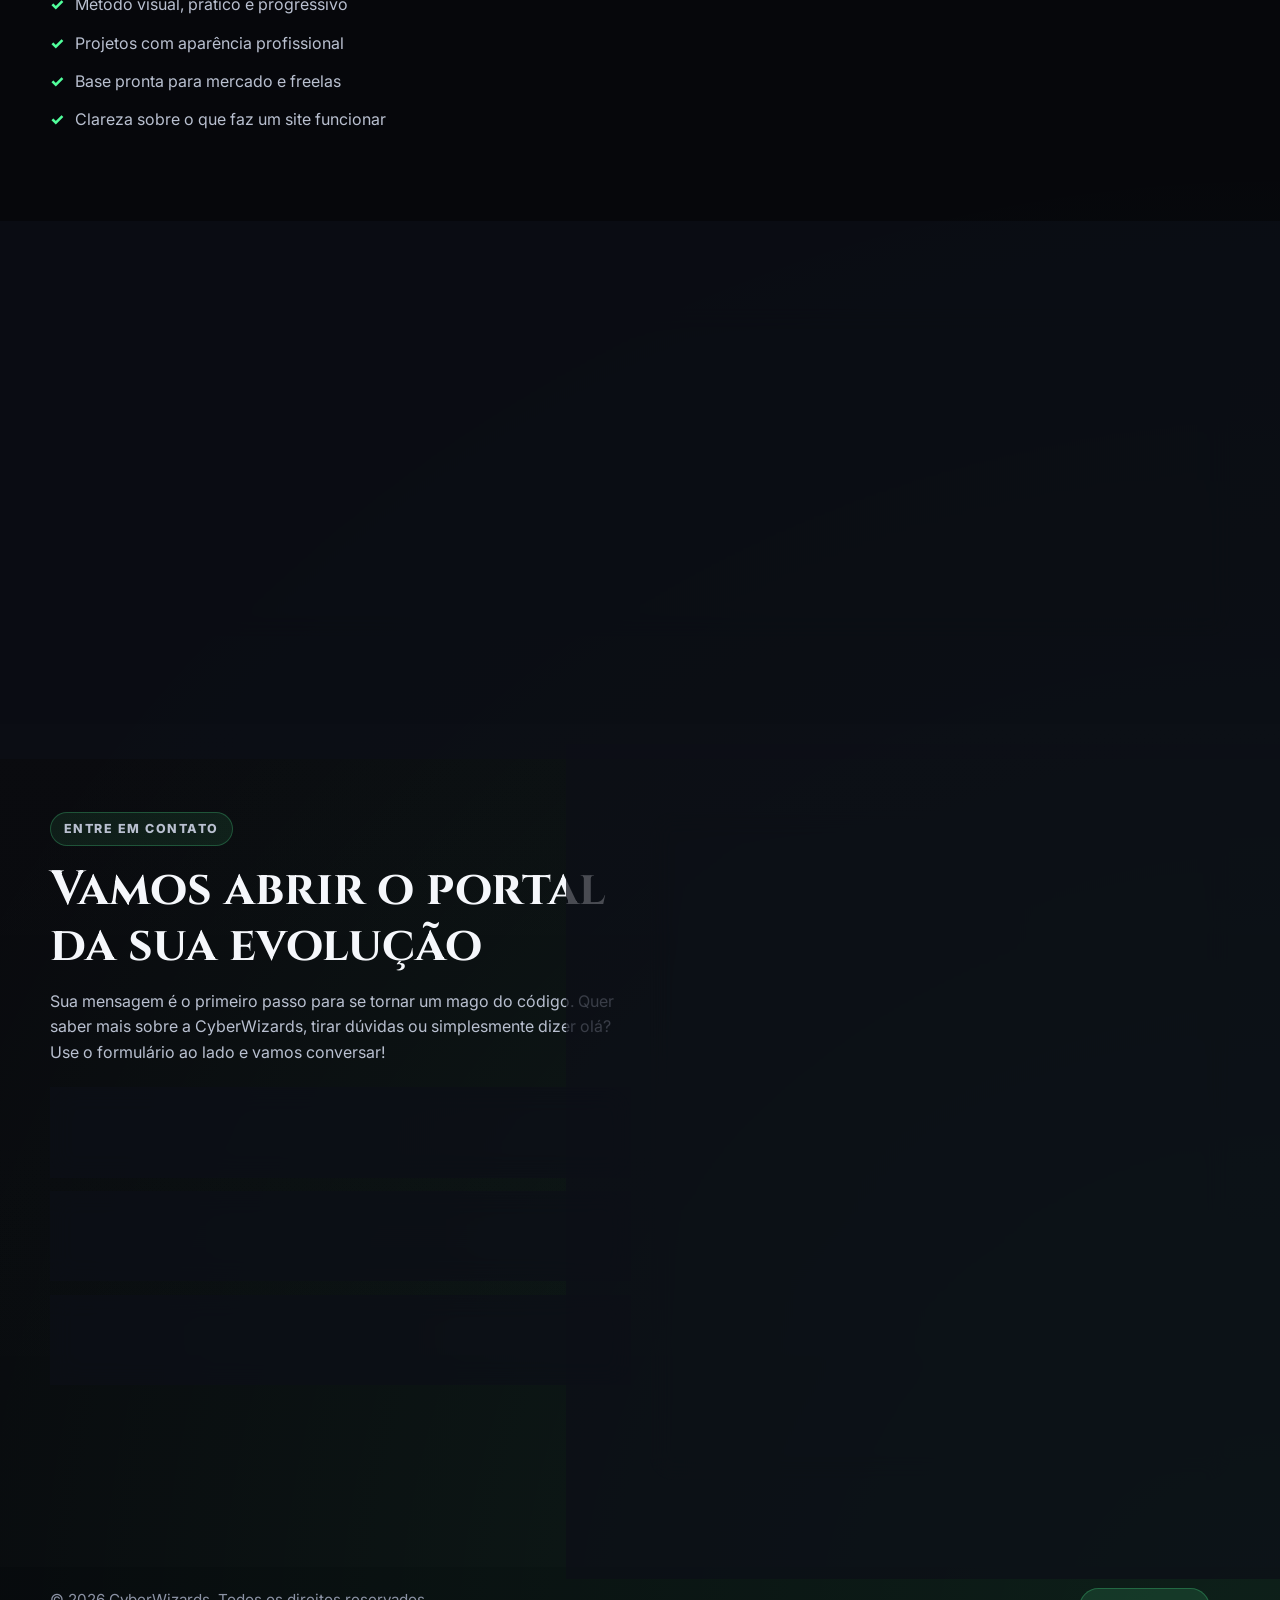
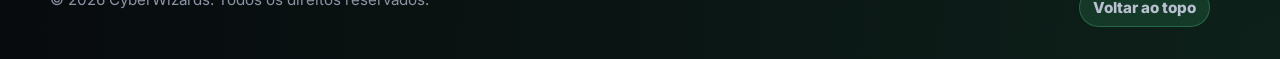
==== commit ce620ed9: "Favicon e Open Graph" ====
--- a/index.html
+++ b/index.html
@@ -60,6 +60,16 @@
 
   <!-- ARQUIVO DE ESTILOS -->
   <link rel="stylesheet" href="style.css" />
+
+  <!-- FAVICON -->
+  <link rel="icon" type="image/x-icon" href="imagens/orb.png" />
+
+  <!-- OPEN GRAPH -->
+  <meta property="og:title" content="CyberWizards | Academia de Desenvolvimento Web">
+  <meta property="og:description" content="Aprenda desenvolvimento web do zero ao profissional com projetos reais.">
+  <meta property="og:image" content="https://cyber-wizards.vercel.app/imagem/orb.png">
+  <meta property="og:url" content="https://cyber-wizards.vercel.app/">
+  <meta property="og:type" content="website">
 
   <!-- Google Analytics (GA4) -->
   <script async src="https://www.googletagmanager.com/gtag/js?id=G-HTSLSJSE53"></script>
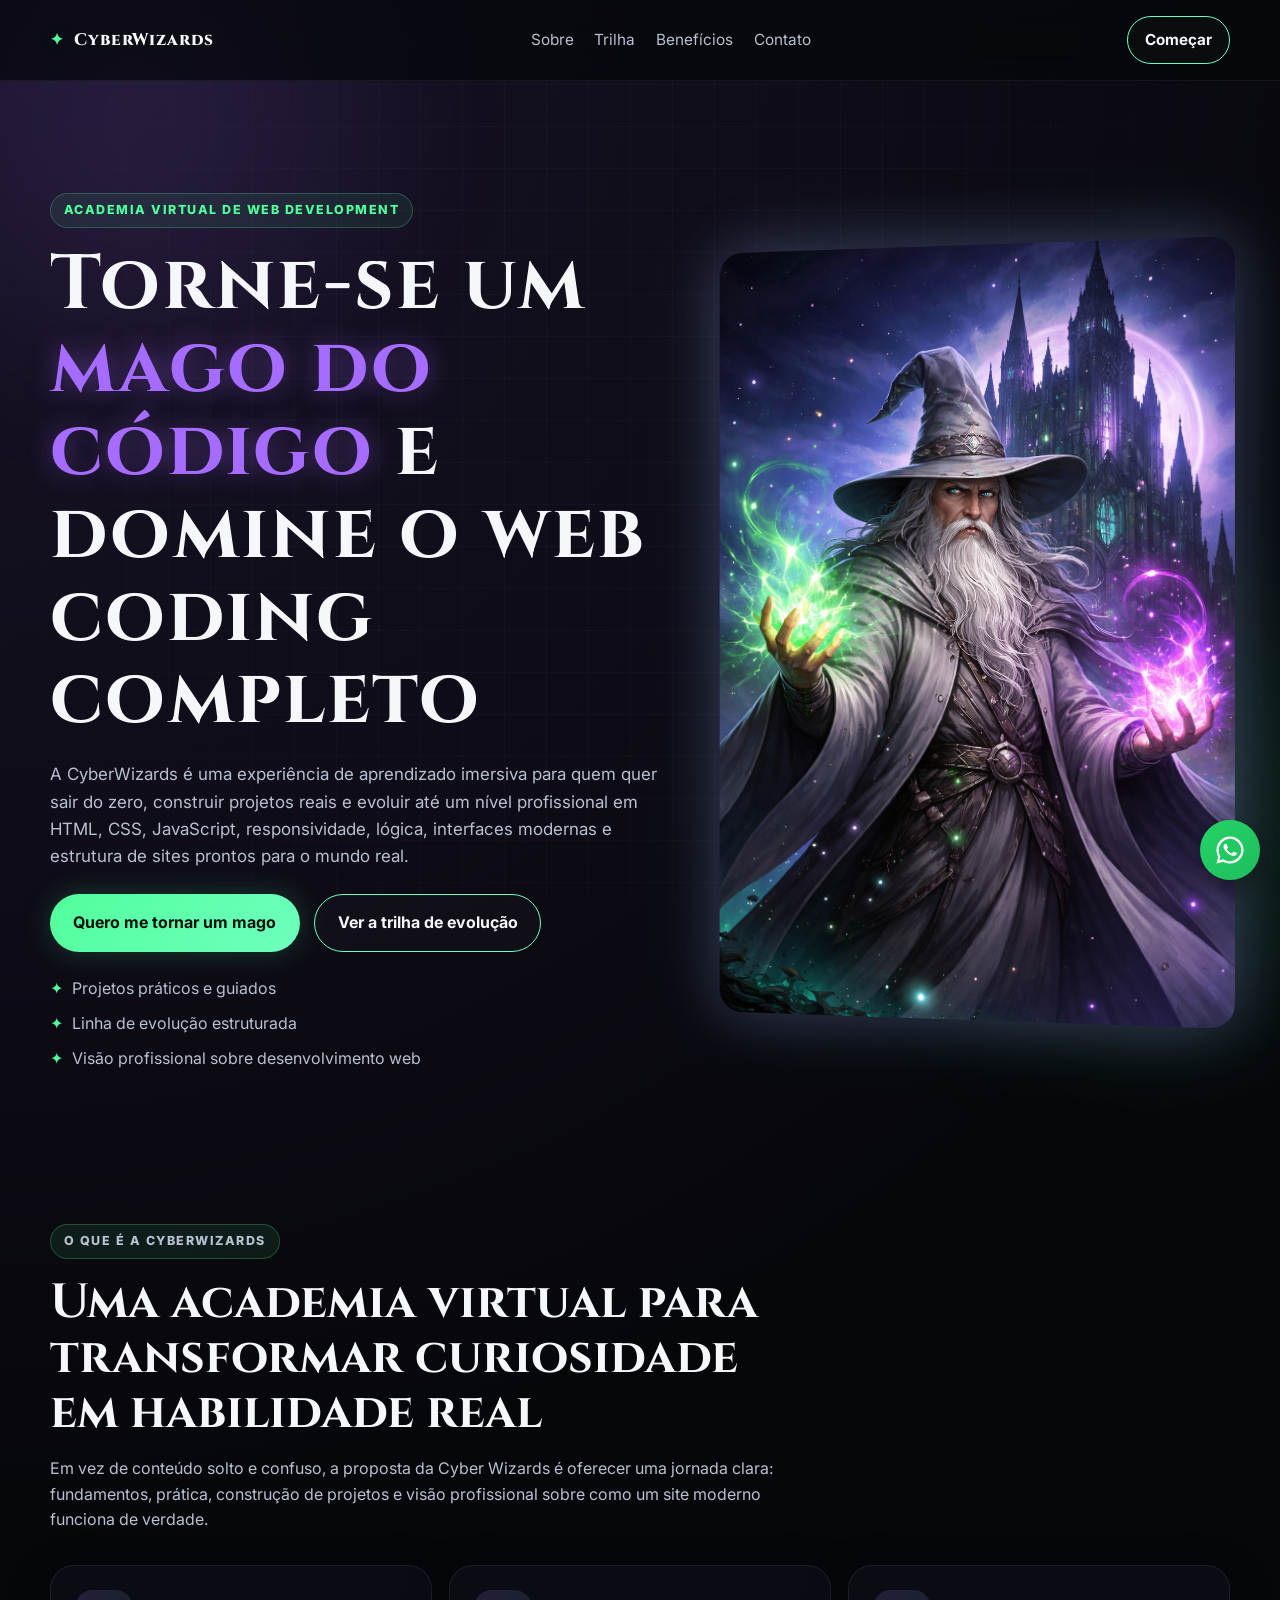
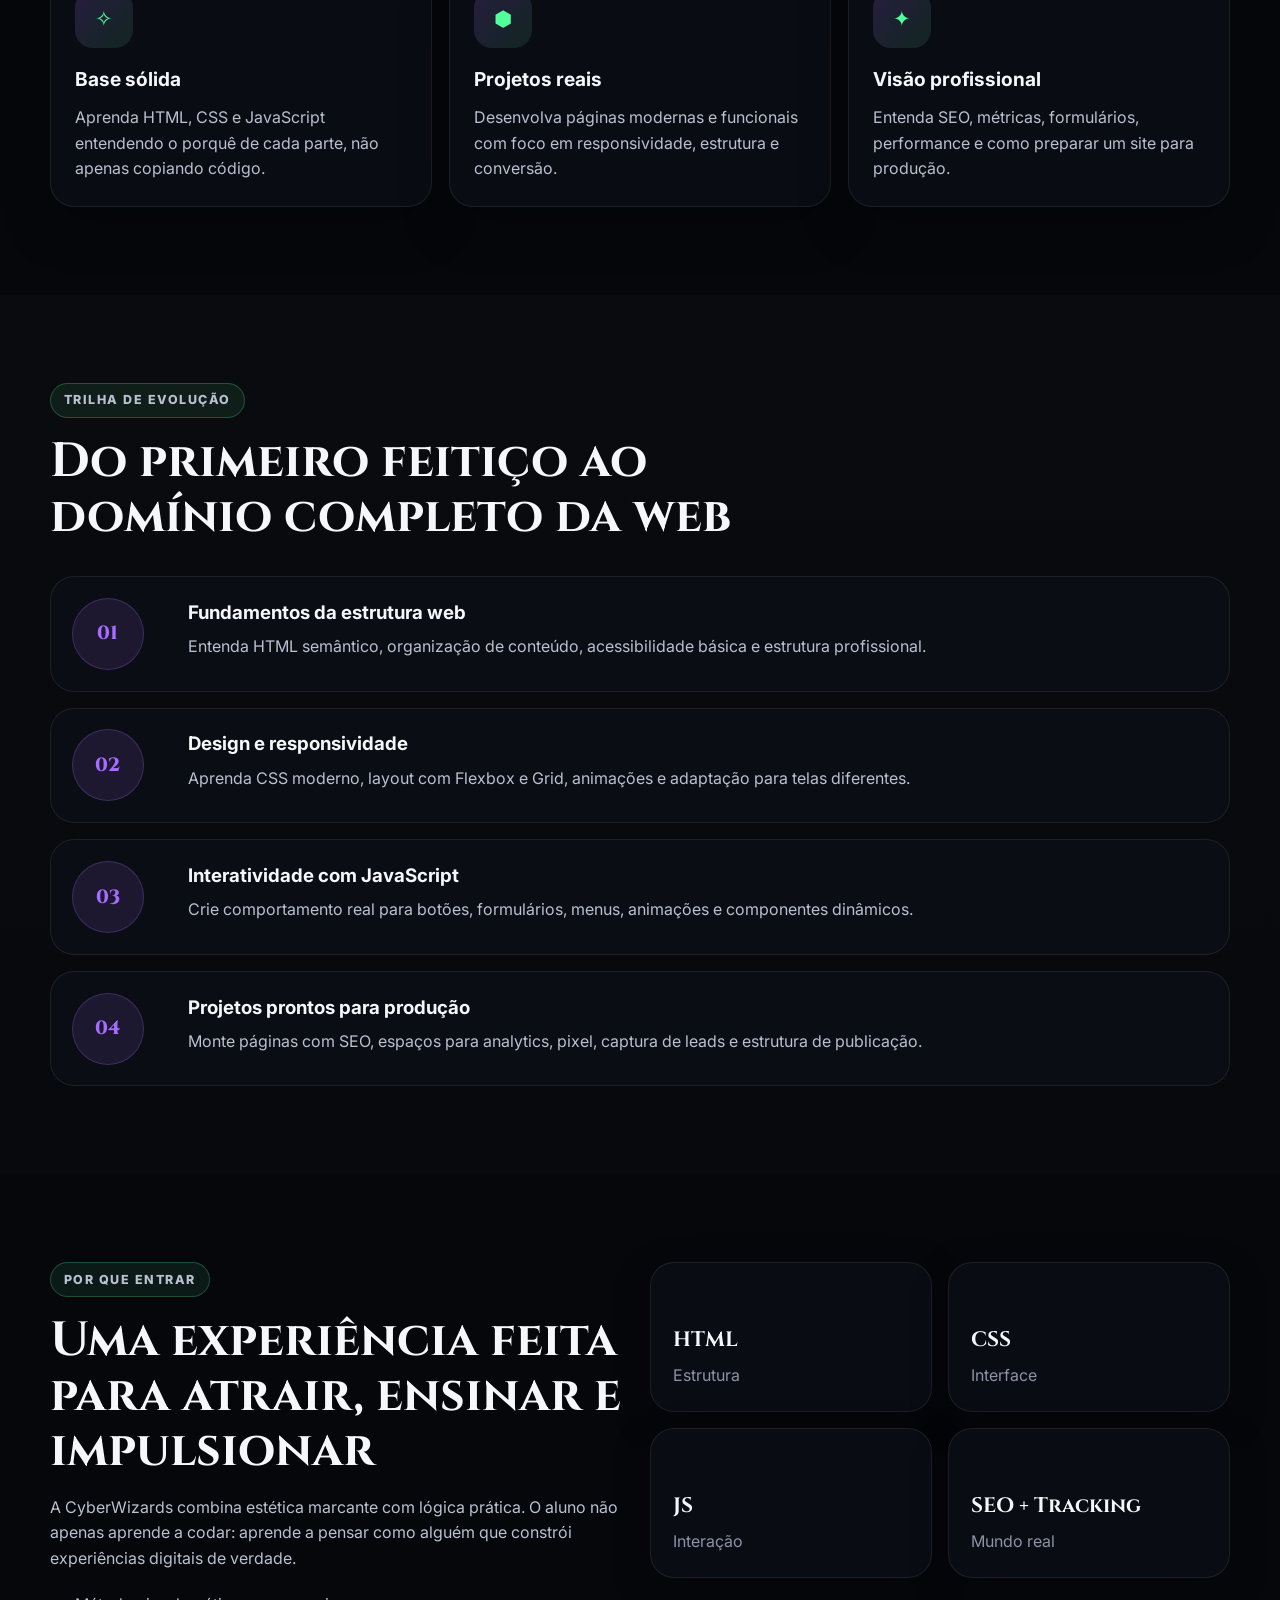
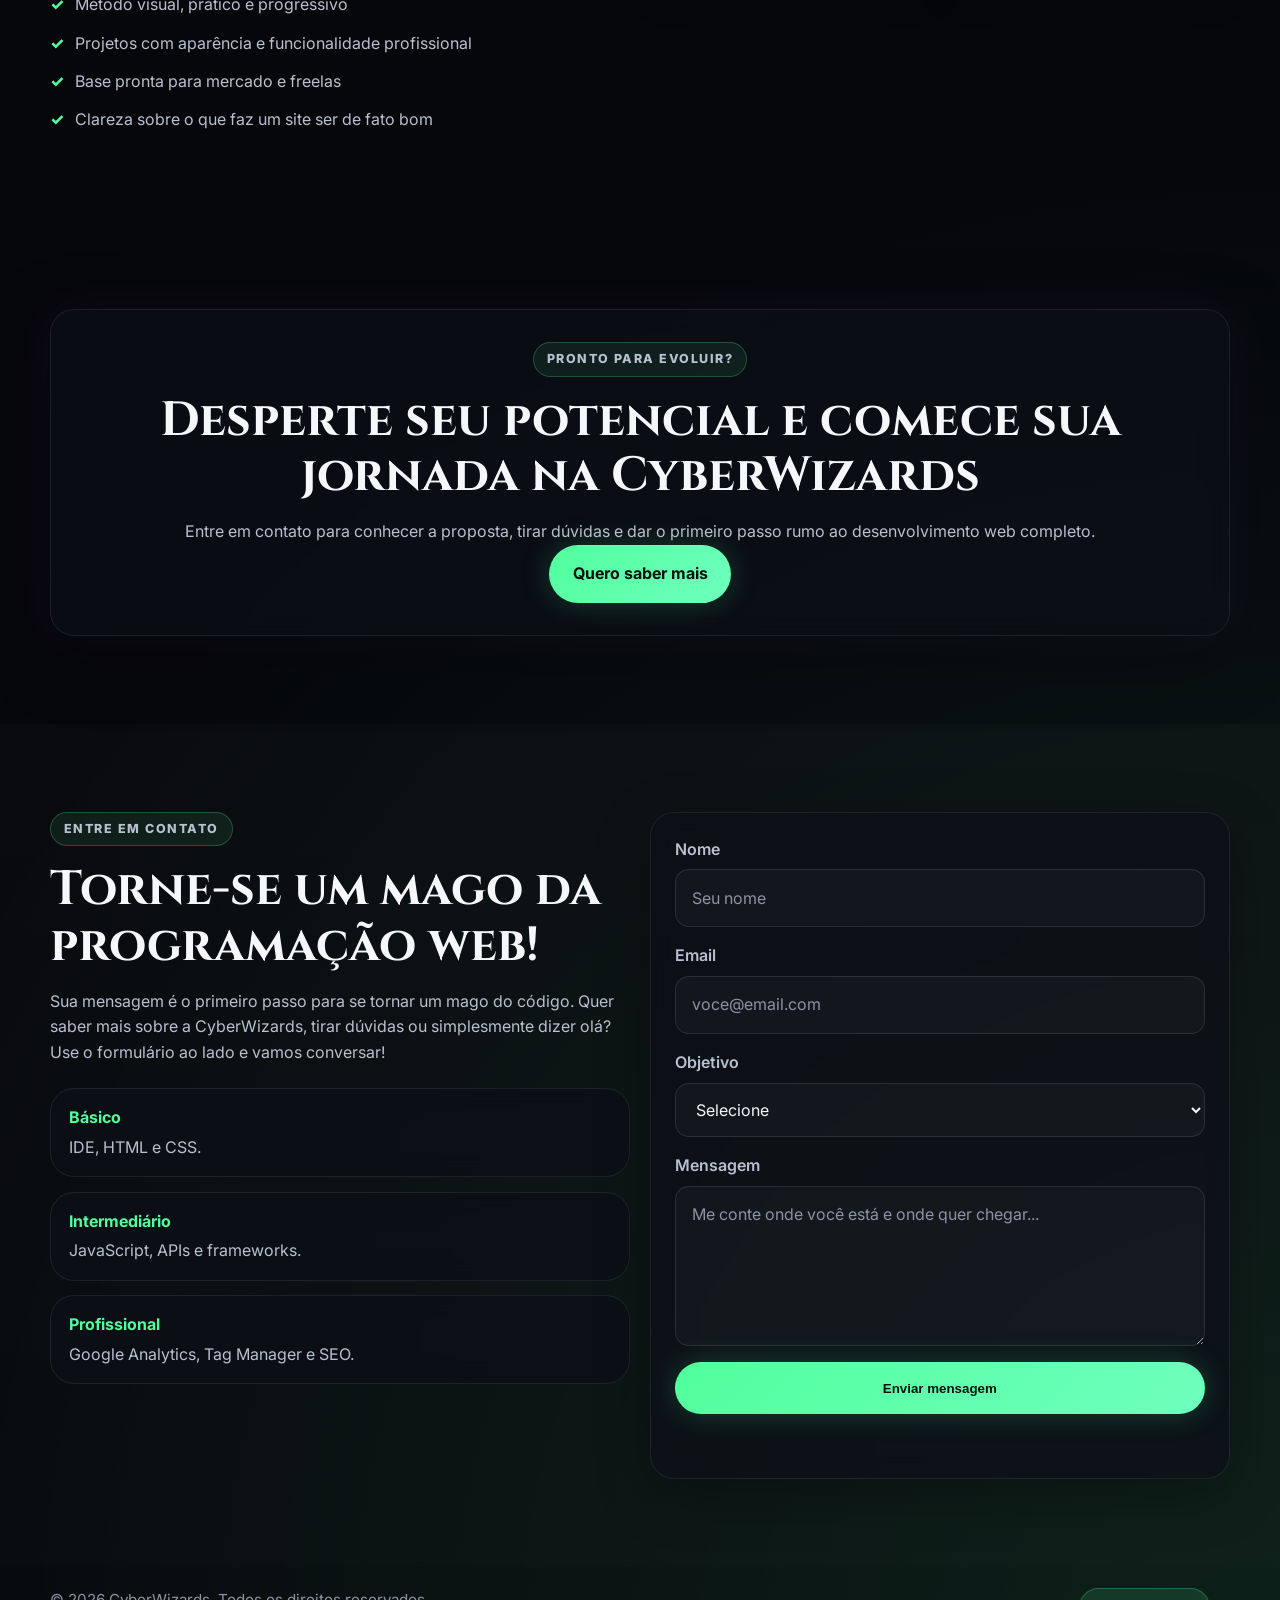
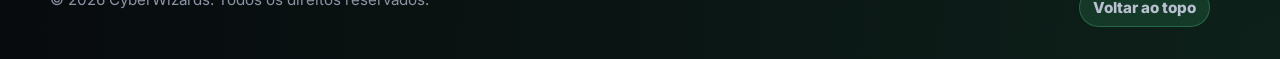
==== commit fcba39b2: "Ajustes no conteúdo e no Open Graph" ====
--- a/index.html
+++ b/index.html
@@ -26,26 +26,15 @@
     content="web development, curso de programação, html css javascript, academia virtual, front-end, desenvolvimento web" />
 
   <!--
-    OPEN GRAPH:
-    Controla como a página aparece ao ser compartilhada em WhatsApp, Facebook e LinkedIn.
-    Depois você pode trocar a imagem por uma arte real do projeto.
-  -->
-  <meta property="og:title" content="CyberWizards | Academia Virtual de Web Development" />
-  <meta property="og:description"
-    content="Domine o desenvolvimento web completo com uma experiência imersiva, prática e orientada a projetos." />
-  <meta property="og:type" content="website" />
-  <meta property="og:url" content="https://seudominio.com" />
-  <meta property="og:image" content="https://seudominio.com/og-image.jpg" />
-
-  <!--
     TWITTER / X CARD:
     Mesma lógica do Open Graph, mas voltado para o X/Twitter.
-  -->
+  
   <meta name="twitter:card" content="summary_large_image" />
   <meta name="twitter:title" content="CyberWizards | Academia Virtual de Web Development" />
   <meta name="twitter:description"
     content="Aprenda desenvolvimento web completo com trilha prática, projetos e suporte." />
   <meta name="twitter:image" content="https://seudominio.com/og-image.jpg" />
+  -->
 
   <!--
     FONTS:
@@ -64,7 +53,7 @@
   <!-- FAVICON -->
   <link rel="icon" type="image/x-icon" href="imagens/orb.png" />
 
-  <!-- OPEN GRAPH -->
+  <!-- OPEN GRAPH: Controla como a página aparece ao ser compartilhada em WhatsApp, Facebook e LinkedIn.-->
   <meta property="og:title" content="CyberWizards | Academia de Desenvolvimento Web">
   <meta property="og:description" content="Aprenda desenvolvimento web do zero ao profissional com projetos reais.">
   <meta property="og:image" content="https://cyber-wizards.vercel.app/imagem/orb.png">
@@ -183,8 +172,8 @@
 
           <ul class="hero-highlights">
             <li>Projetos práticos e guiados</li>
-            <li>Estrutura pensada para sites reais</li>
-            <li>Base pronta para SEO, analytics e conversão</li>
+            <li>Linha de evolução estruturada</li>
+            <li>Visão profissional sobre desenvolvimento web</li>
           </ul>
         </div>
 
@@ -207,7 +196,7 @@
           <p class="section-tag">O QUE É A CYBERWIZARDS</p>
           <h2>Uma academia virtual para transformar curiosidade em habilidade real</h2>
           <p>
-            Em vez de conteúdo solto e confuso, a proposta aqui é oferecer uma jornada clara:
+            Em vez de conteúdo solto e confuso, a proposta da Cyber Wizards é oferecer uma jornada clara:
             fundamentos, prática, construção de projetos e visão profissional sobre como um site
             moderno funciona de verdade.
           </p>
@@ -292,9 +281,9 @@
 
           <ul class="benefits-list">
             <li><span>✓</span> Método visual, prático e progressivo</li>
-            <li><span>✓</span> Projetos com aparência profissional</li>
+            <li><span>✓</span> Projetos com aparência e funcionalidade profissional</li>
             <li><span>✓</span> Base pronta para mercado e freelas</li>
-            <li><span>✓</span> Clareza sobre o que faz um site funcionar</li>
+            <li><span>✓</span> Clareza sobre o que faz um site ser de fato bom</li>
           </ul>
         </div>
 
@@ -337,7 +326,7 @@
       <div class="container contact-grid">
         <div class="contact-copy reveal">
           <p class="section-tag">ENTRE EM CONTATO</p>
-          <h2>Vamos abrir o portal da sua evolução</h2>
+          <h2>Torne-se um mago da programação web!</h2>
           <p>
             Sua mensagem é o primeiro passo para se tornar um mago do código. Quer saber mais sobre a CyberWizards,
             tirar dúvidas ou simplesmente dizer olá? Use o formulário ao lado e vamos conversar!
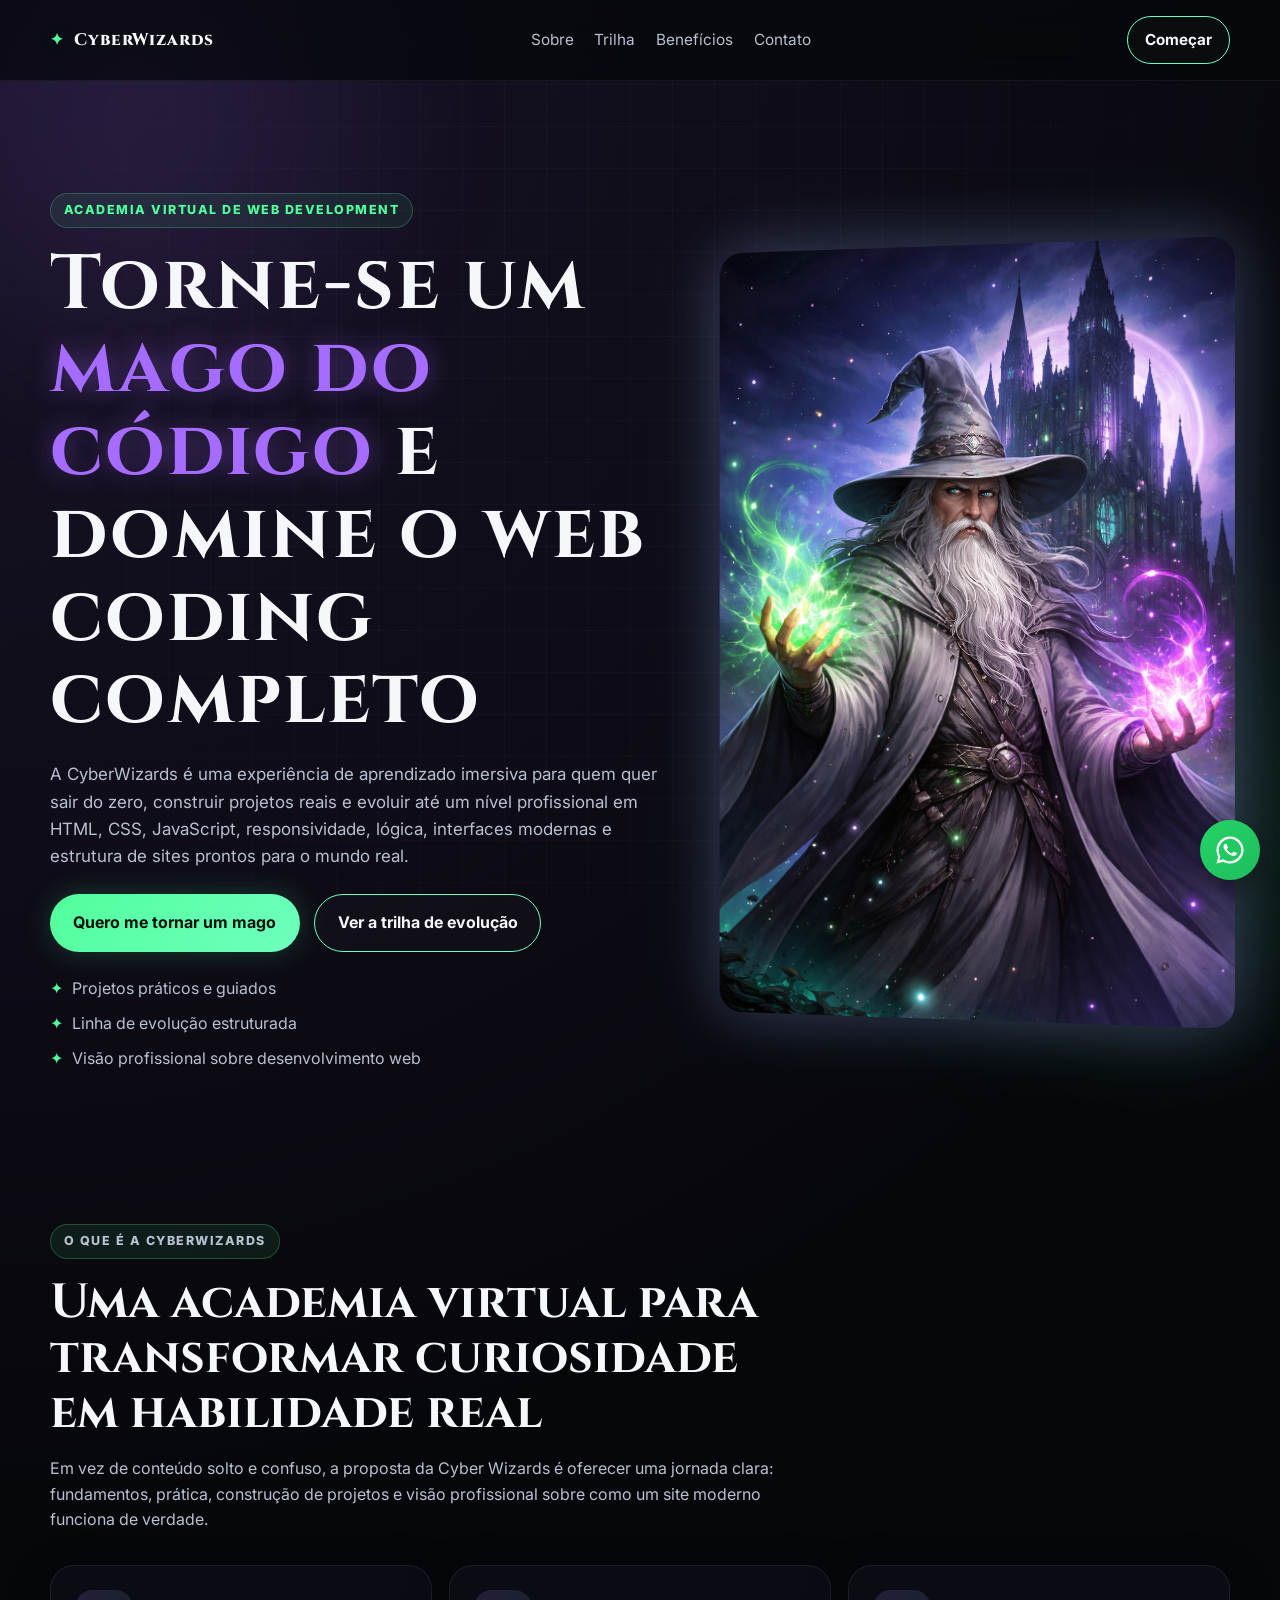
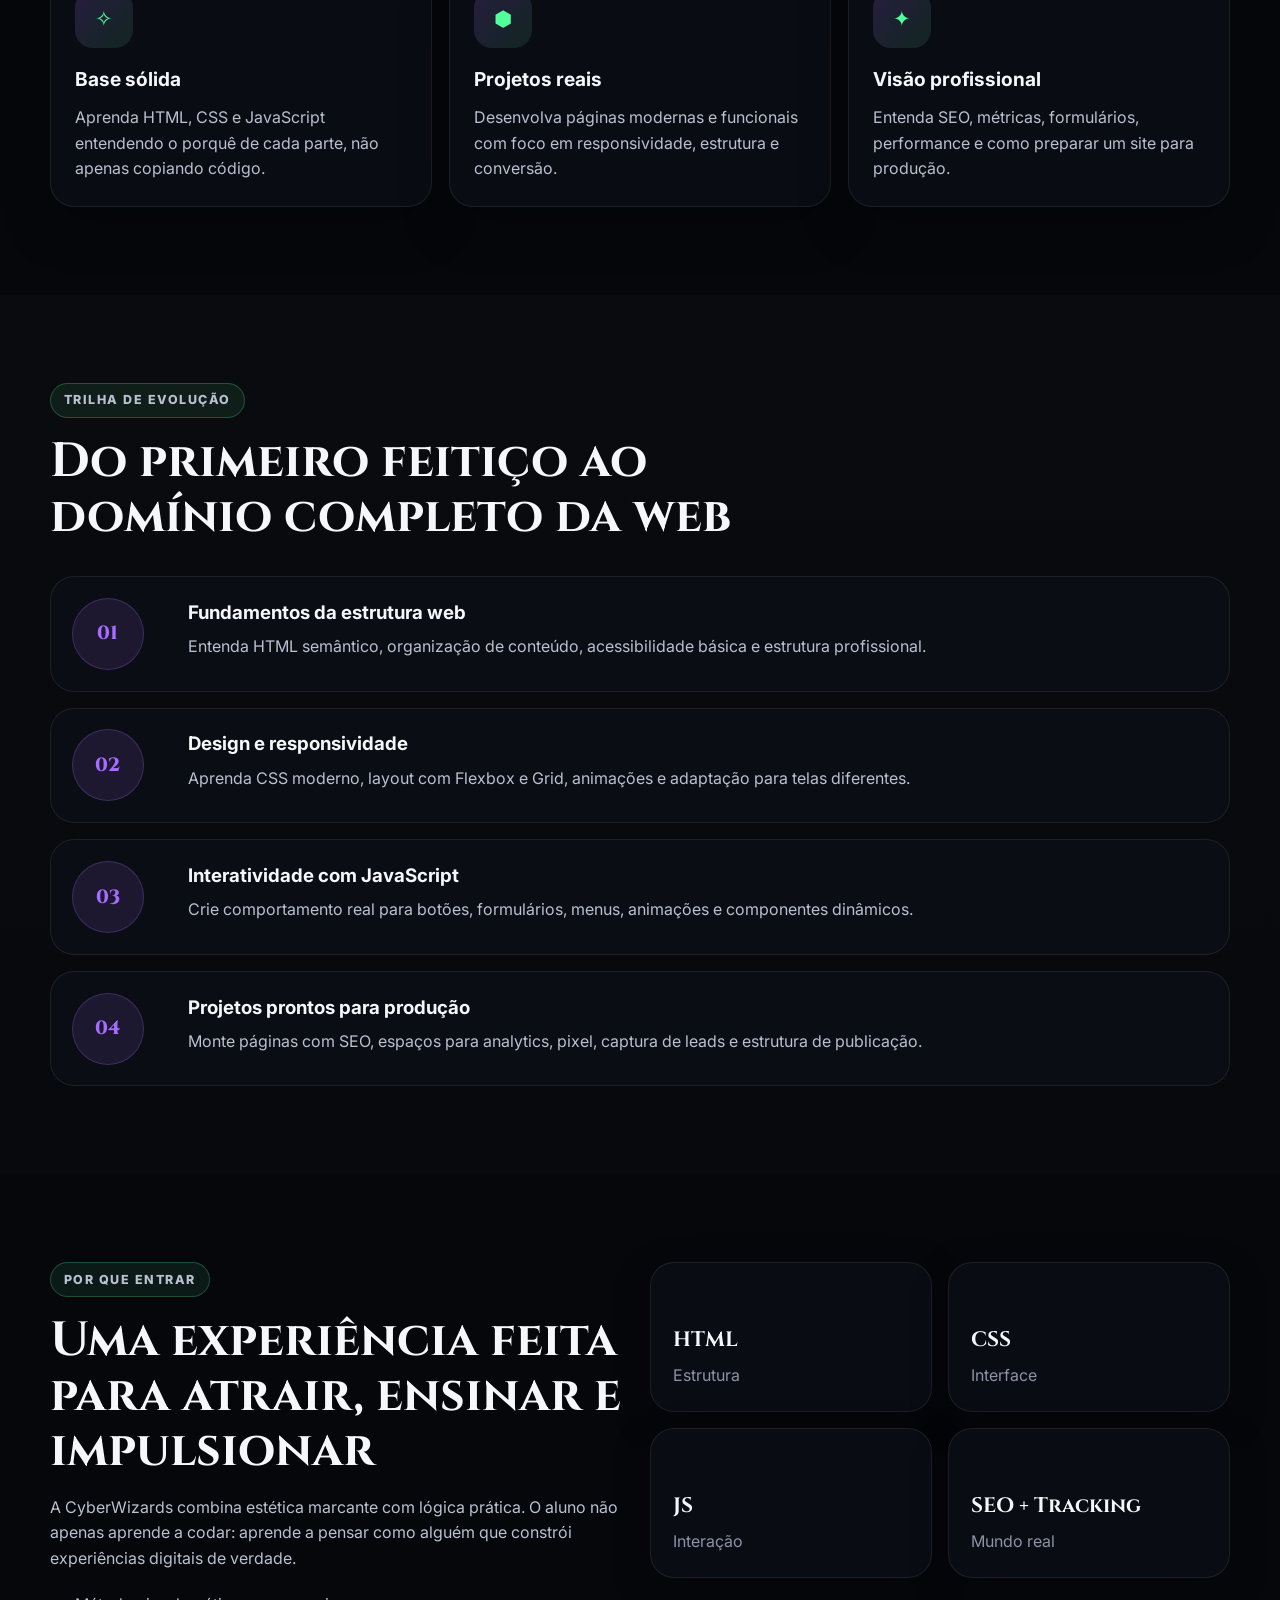
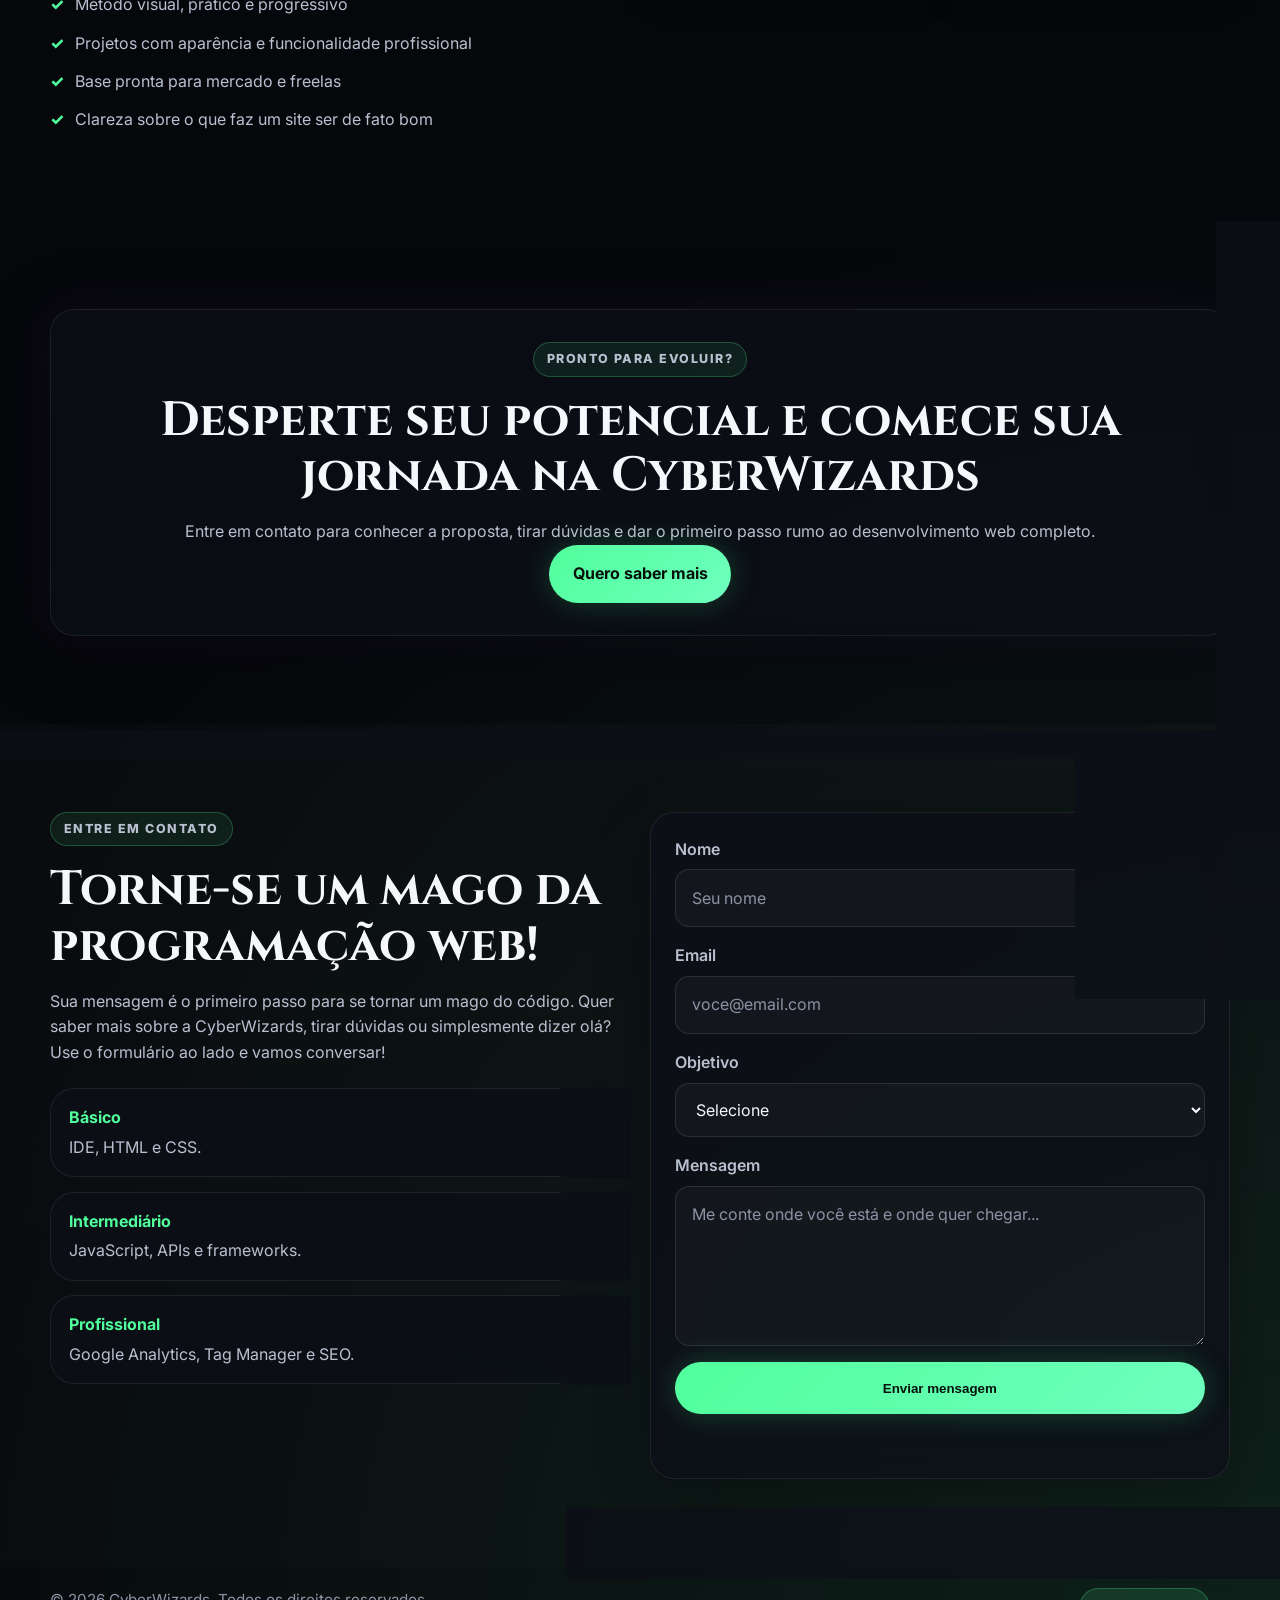
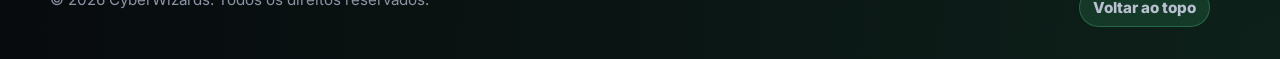
==== commit a6516f4f: "Ajustes Favicon e Open Graph" ====
--- a/index.html
+++ b/index.html
@@ -51,12 +51,12 @@
   <link rel="stylesheet" href="style.css" />
 
   <!-- FAVICON -->
-  <link rel="icon" type="image/x-icon" href="imagens/orb.png" />
+  <link rel="icon" type="image/png" href="imagens/orb.png">
 
   <!-- OPEN GRAPH: Controla como a página aparece ao ser compartilhada em WhatsApp, Facebook e LinkedIn.-->
   <meta property="og:title" content="CyberWizards | Academia de Desenvolvimento Web">
   <meta property="og:description" content="Aprenda desenvolvimento web do zero ao profissional com projetos reais.">
-  <meta property="og:image" content="https://cyber-wizards.vercel.app/imagem/orb.png">
+  <meta property="og:image" content="https://cyber-wizards.vercel.app/imagens/orb.png">
   <meta property="og:url" content="https://cyber-wizards.vercel.app/">
   <meta property="og:type" content="website">
 
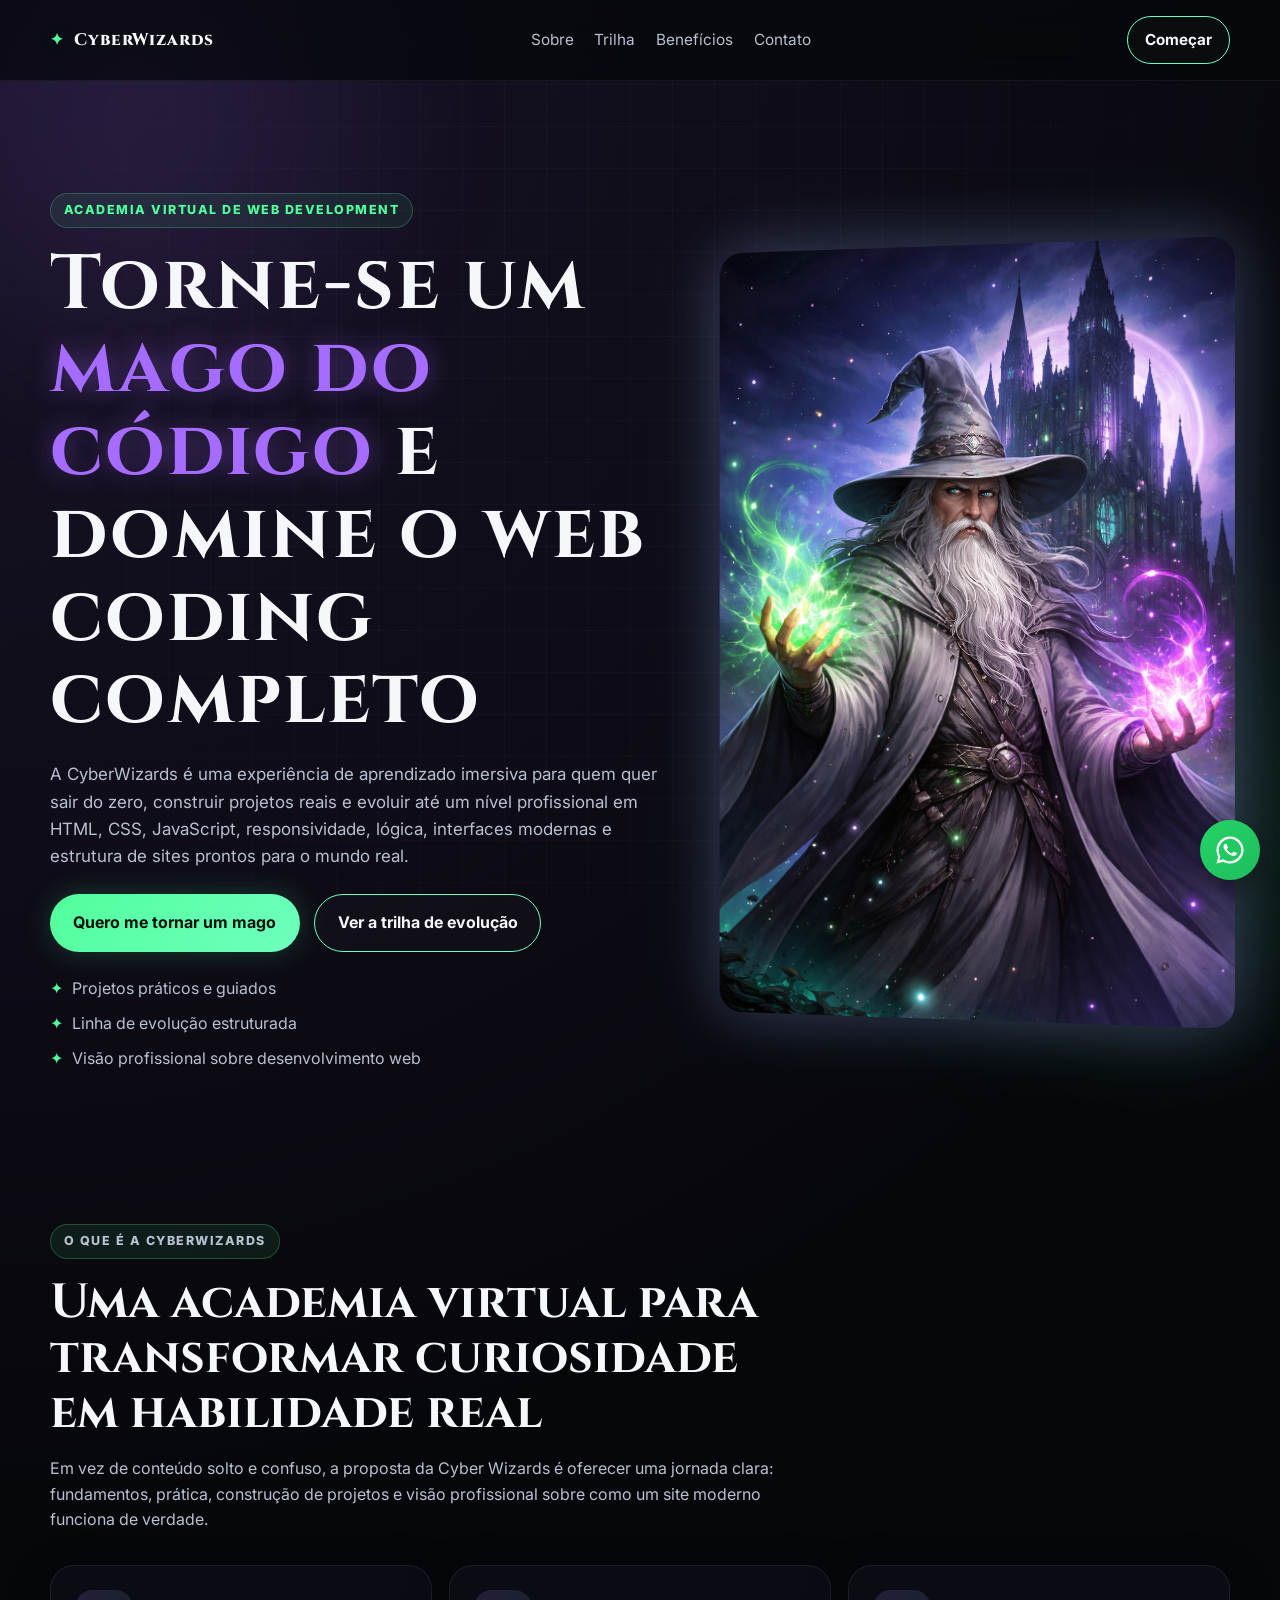
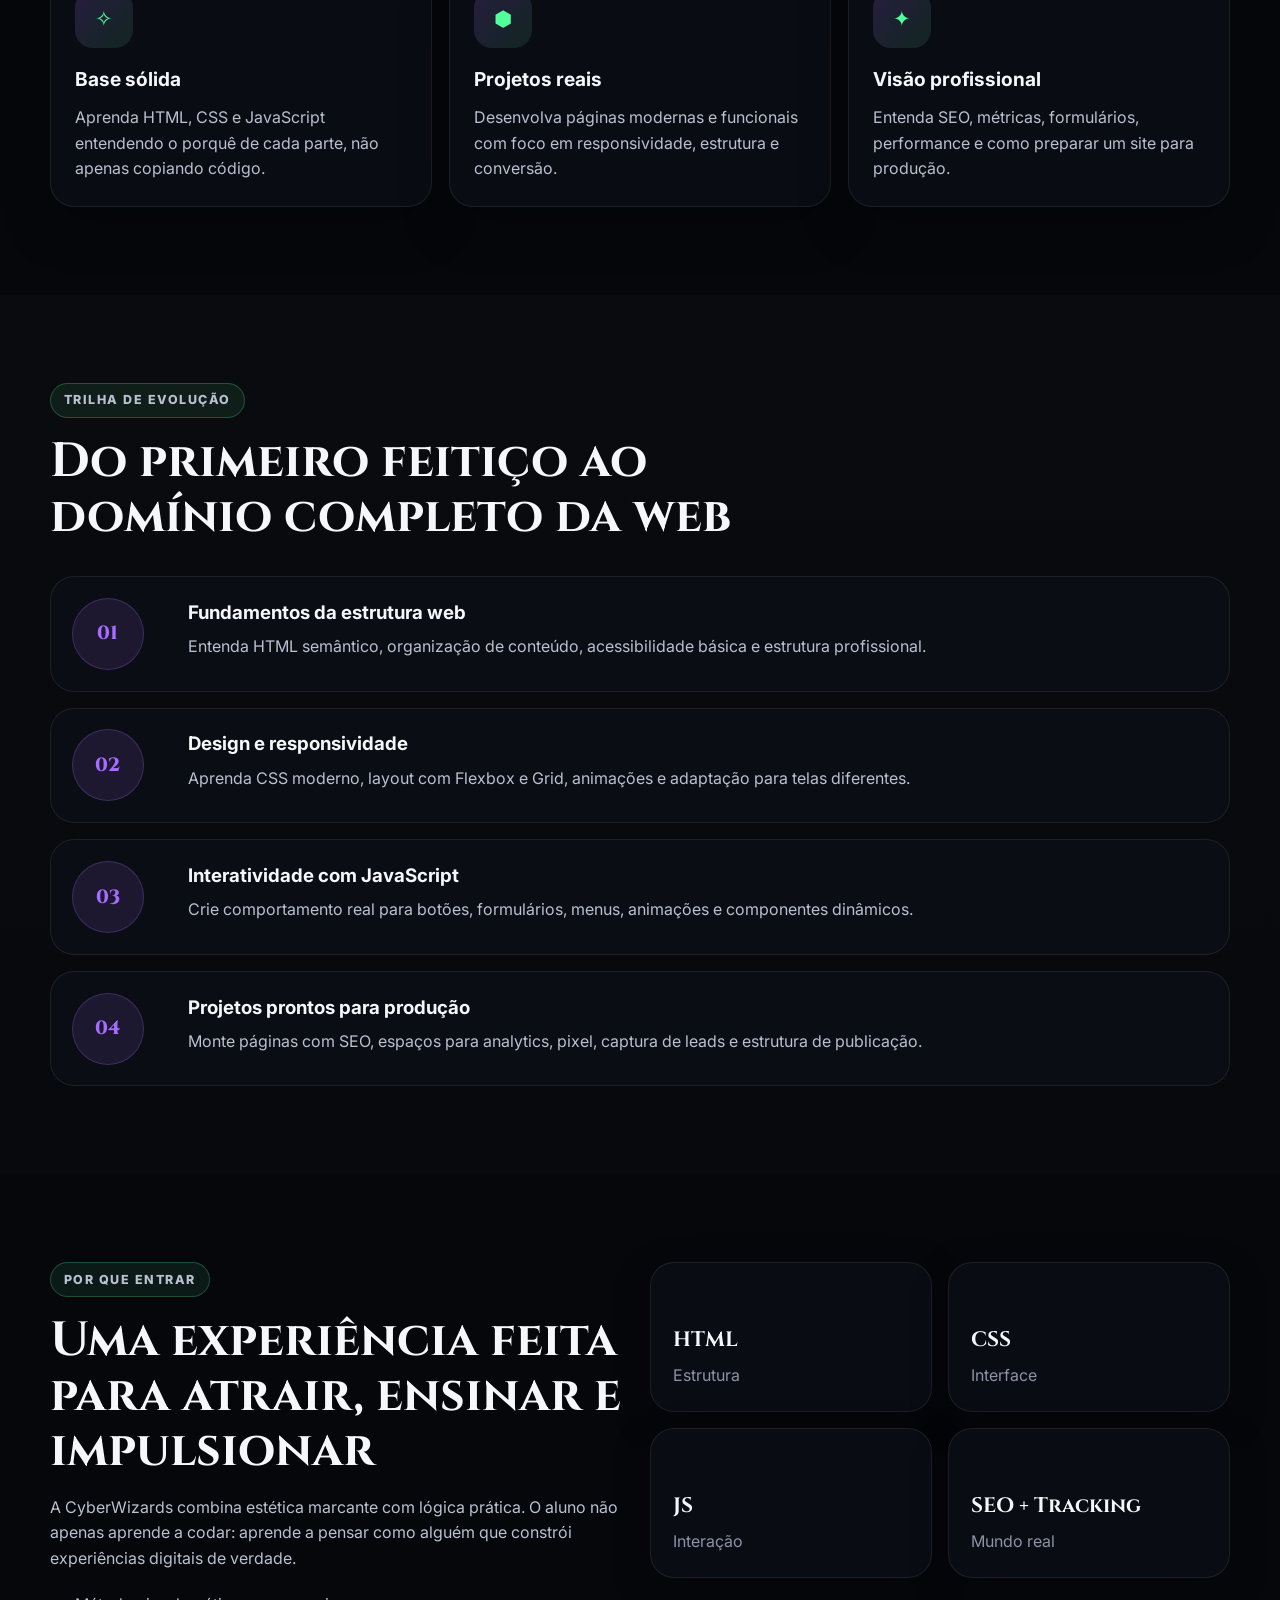
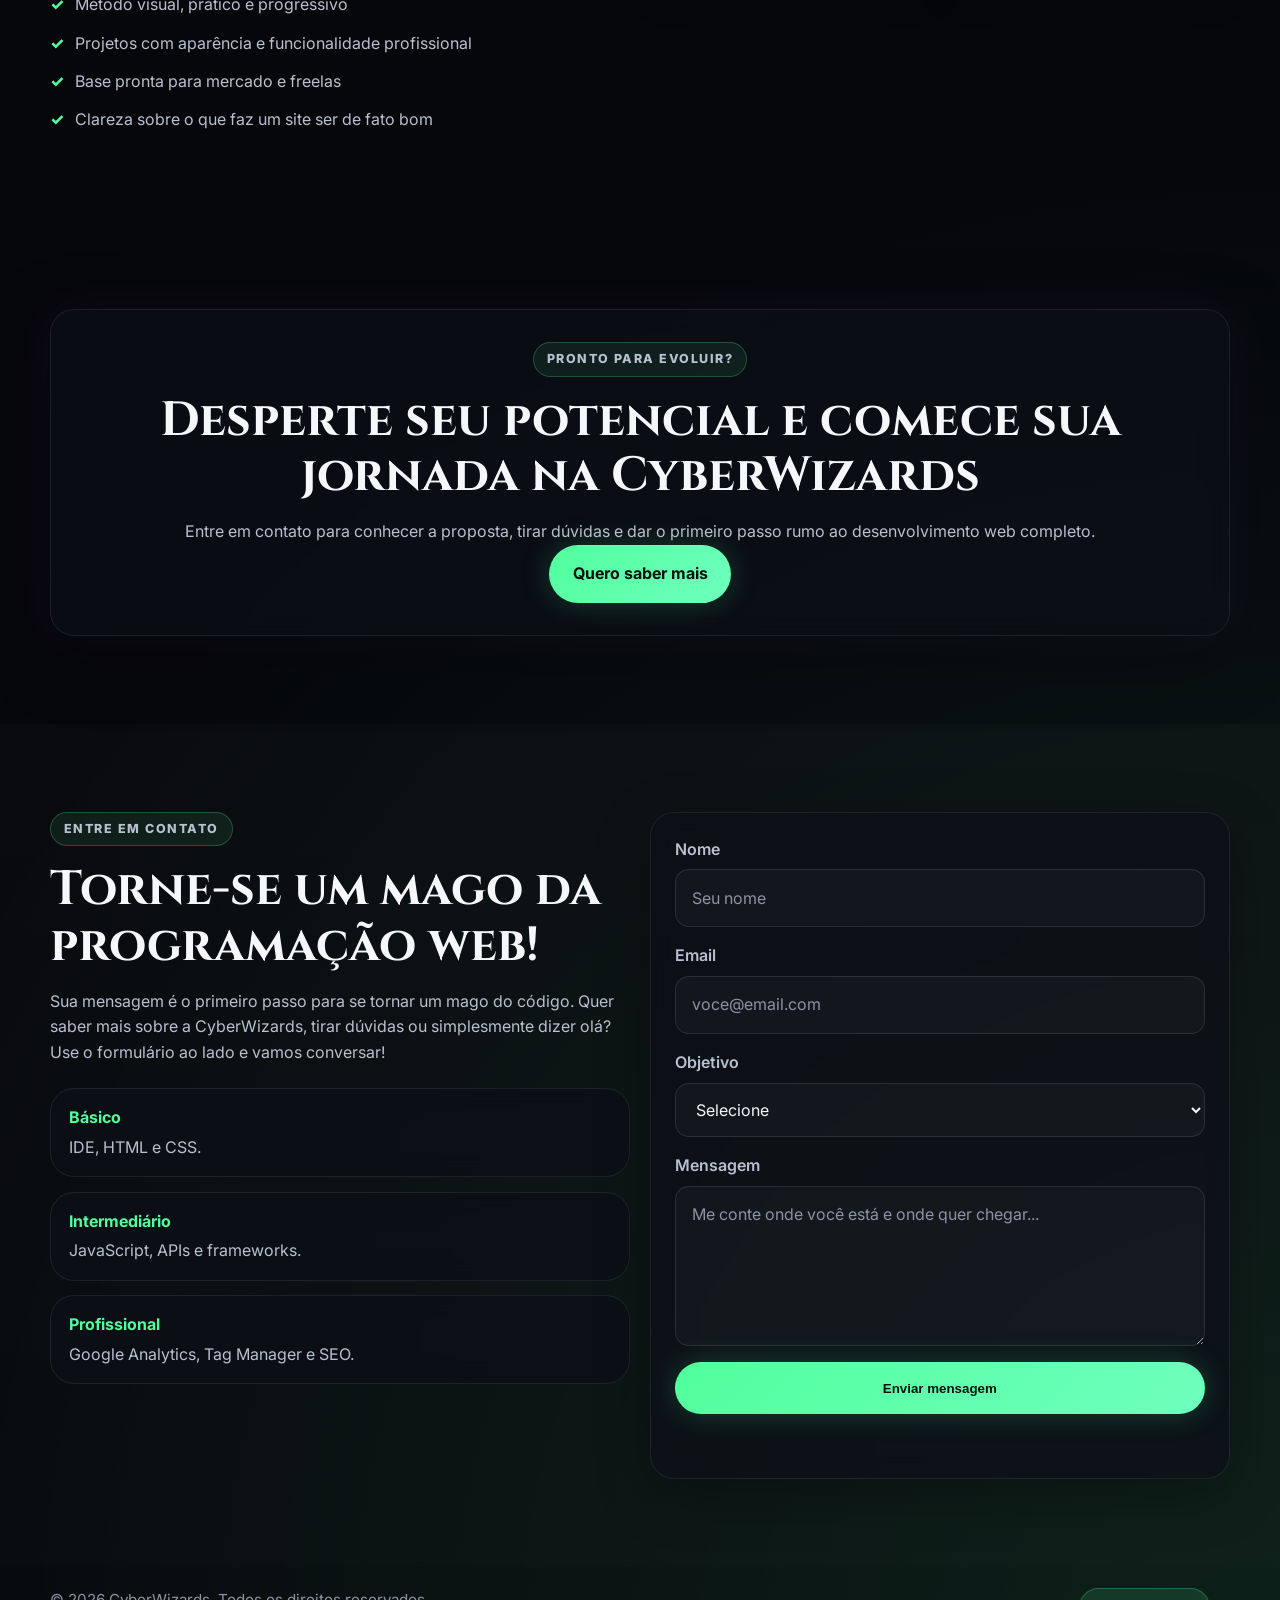
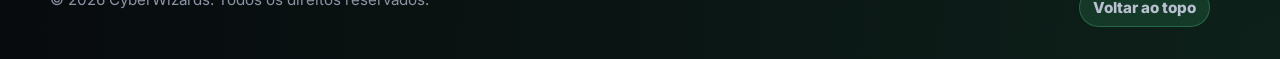
==== commit 37bc688d: "og-wizard.png no open graph" ====
--- a/index.html
+++ b/index.html
@@ -56,7 +56,7 @@
   <!-- OPEN GRAPH: Controla como a página aparece ao ser compartilhada em WhatsApp, Facebook e LinkedIn.-->
   <meta property="og:title" content="CyberWizards | Academia de Desenvolvimento Web">
   <meta property="og:description" content="Aprenda desenvolvimento web do zero ao profissional com projetos reais.">
-  <meta property="og:image" content="https://cyber-wizards.vercel.app/imagens/orb.png">
+  <meta property="og:image" content="https://cyber-wizards.vercel.app/imagens/og-wizard.png">
   <meta property="og:url" content="https://cyber-wizards.vercel.app/">
   <meta property="og:type" content="website">
 
